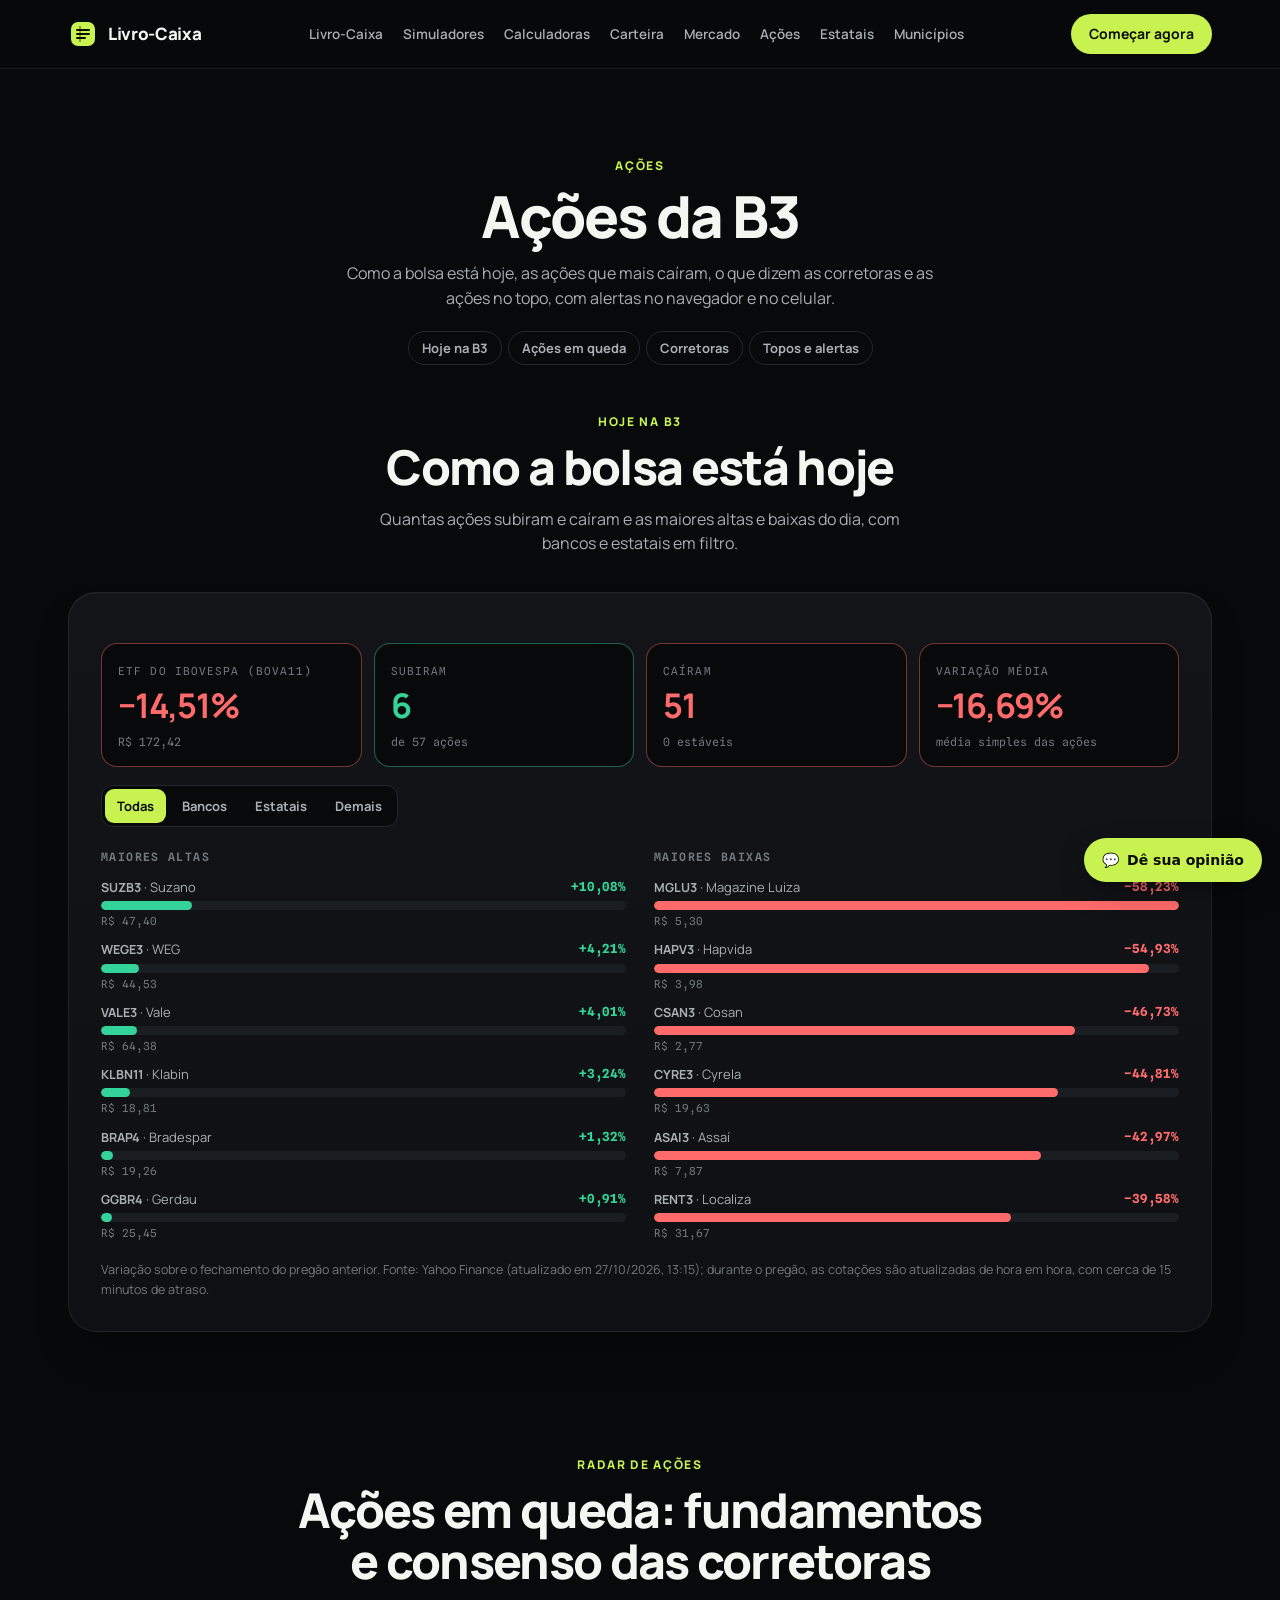
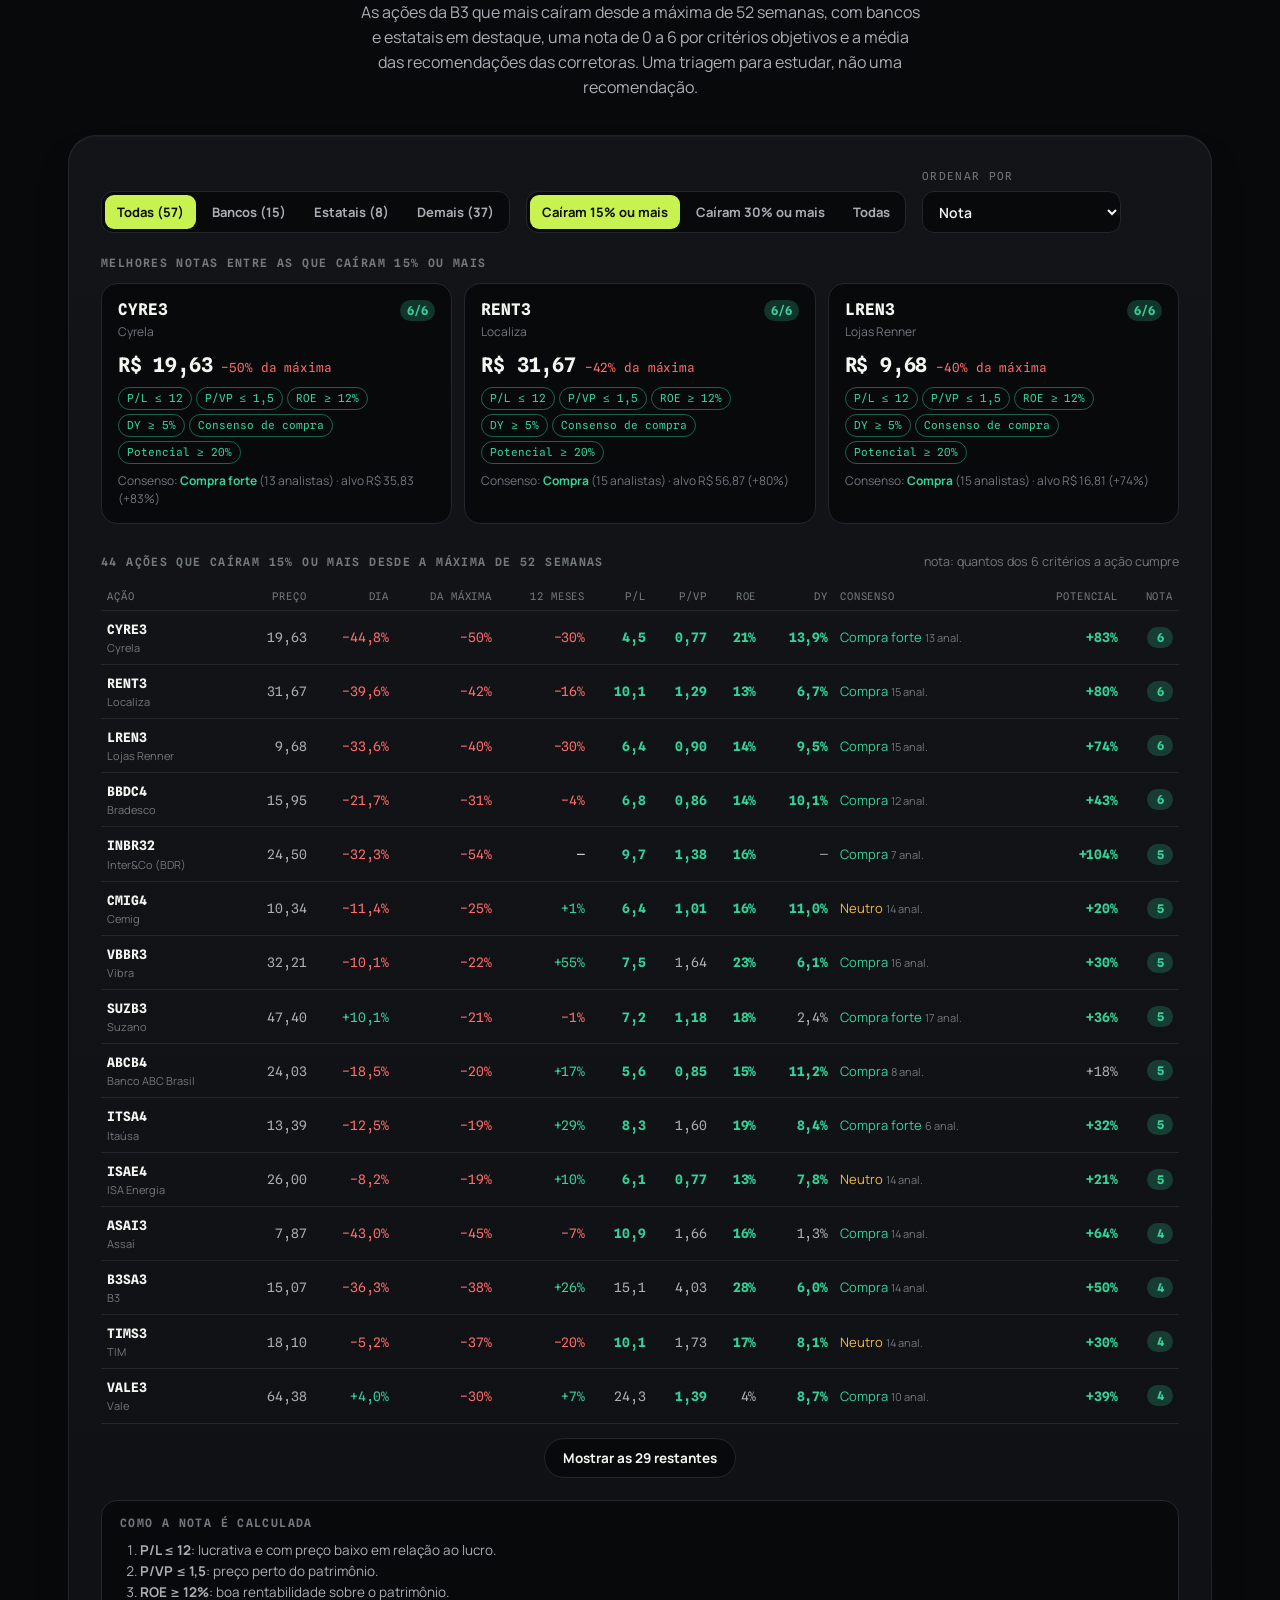
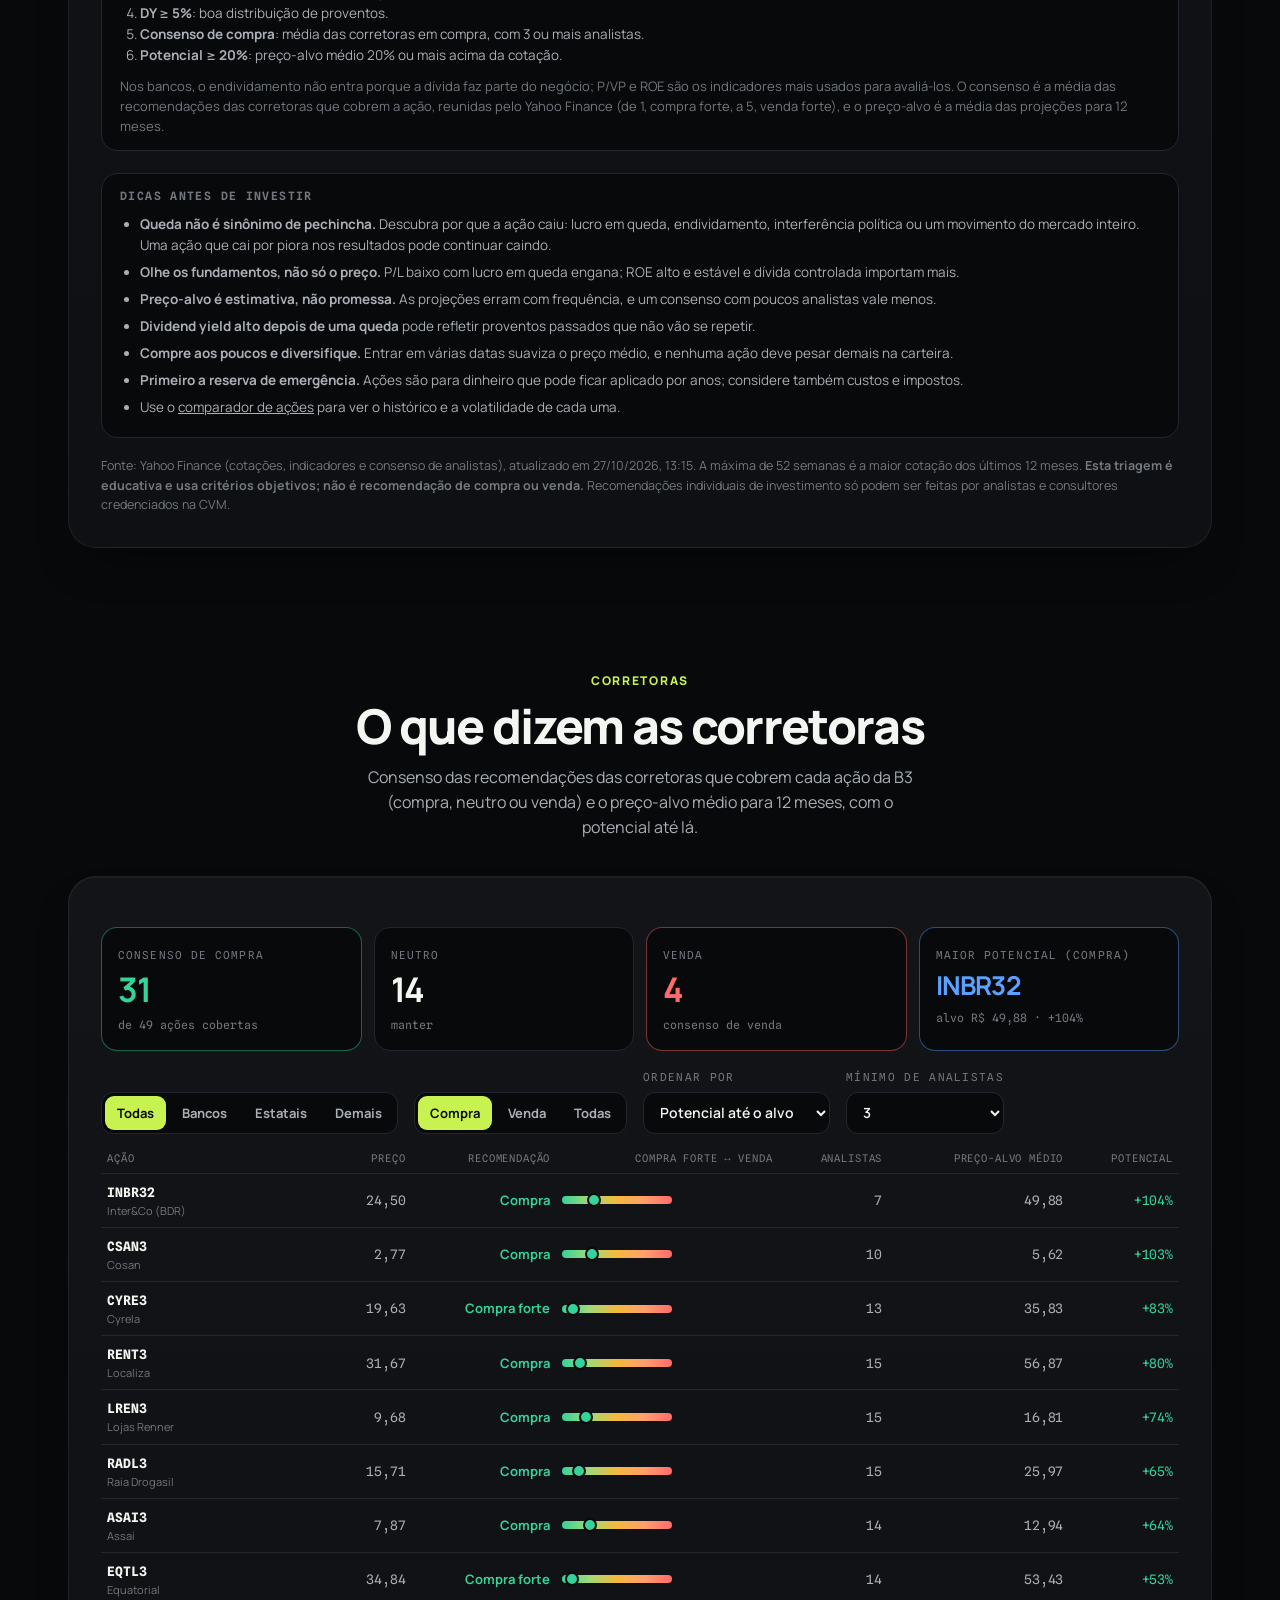
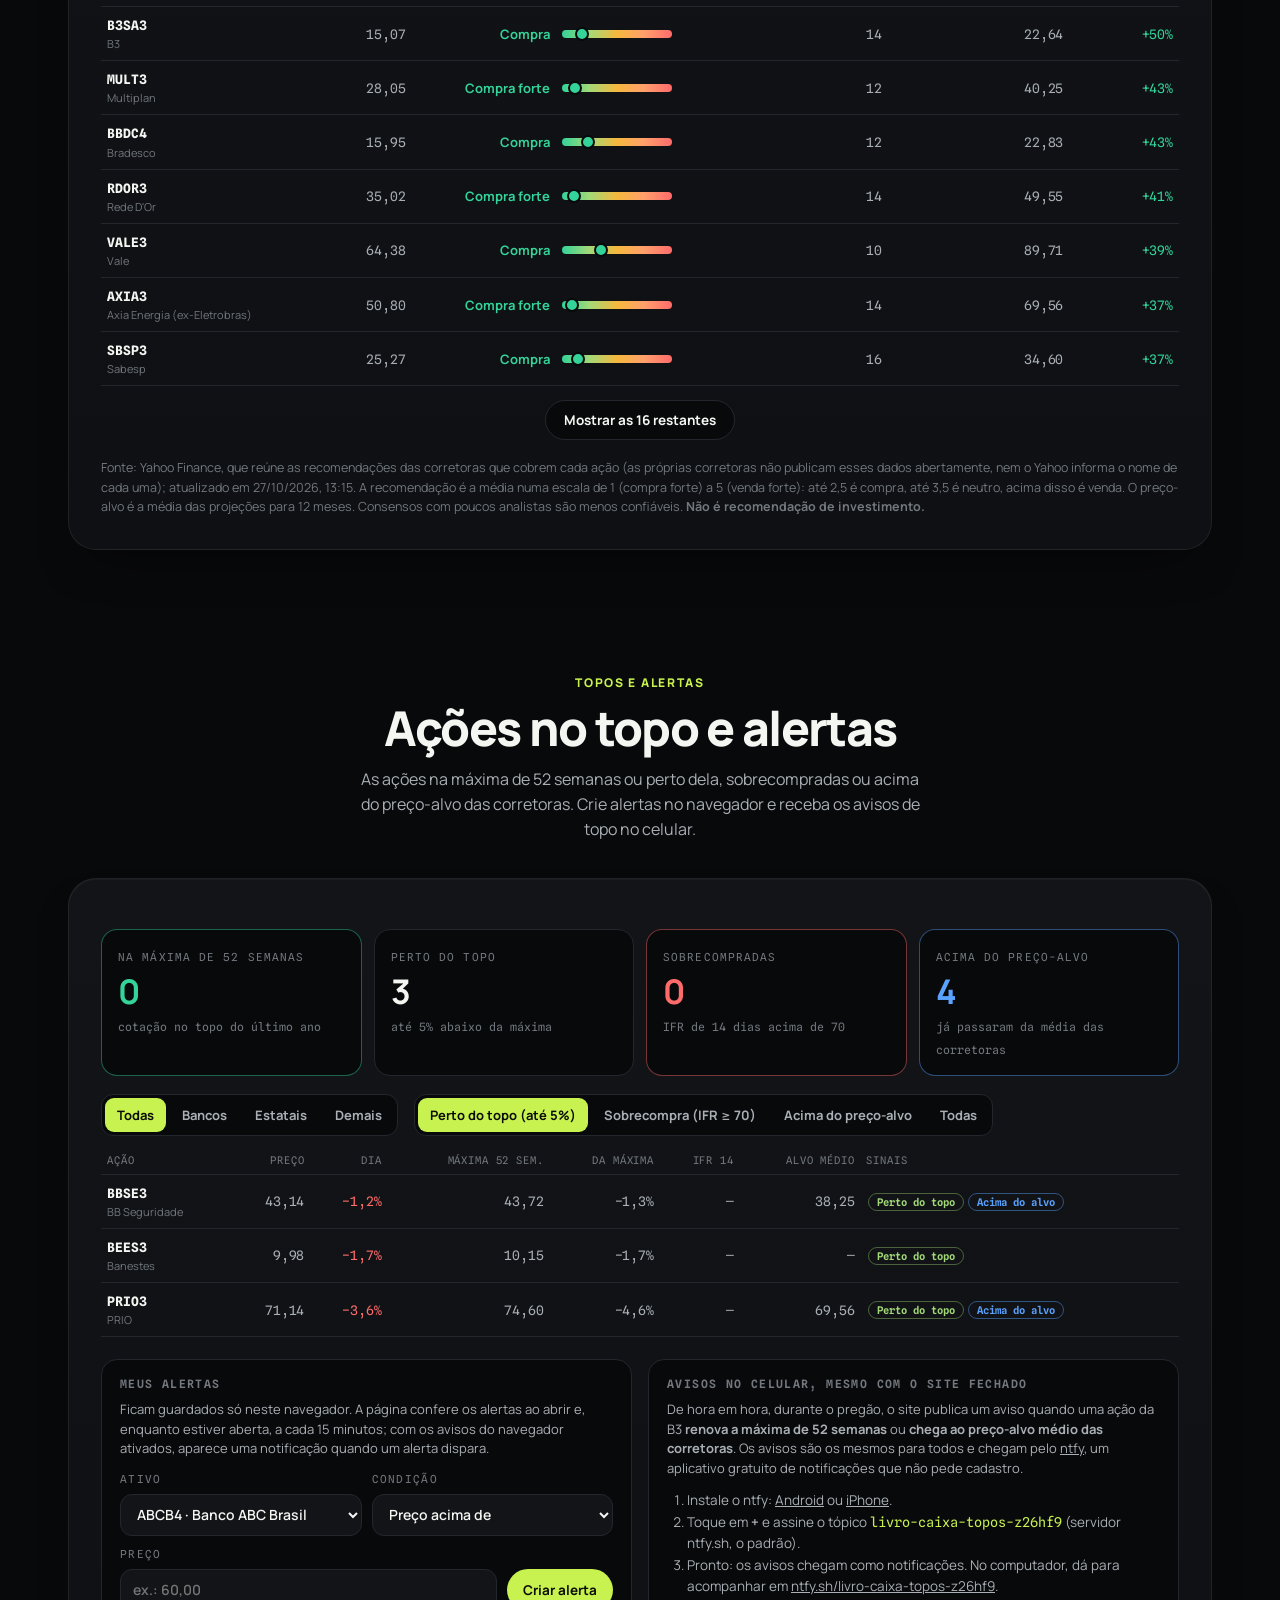
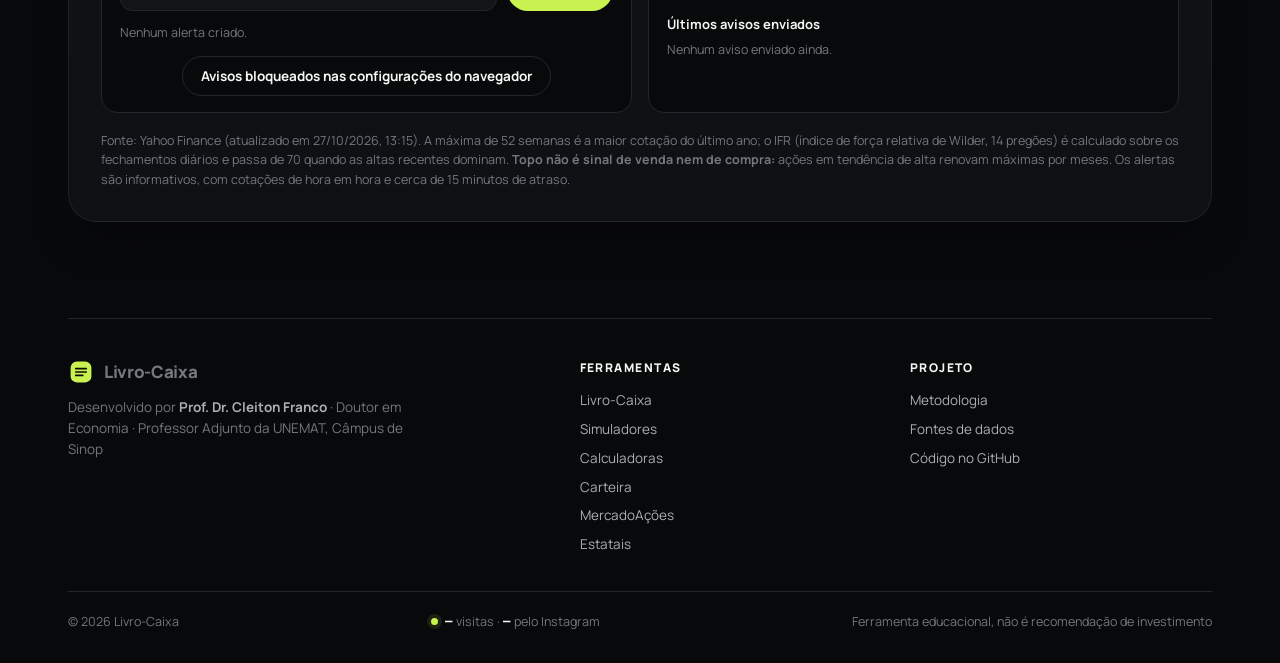
==== acoes.html @ eb6d93a1 "Página Ações (Hoje na B3, ações em queda, corretoras, topos e alertas) no menu; Mercado sem as seçõe" ====
<!doctype html>
<html lang="pt-BR">
<head>
<meta charset="utf-8">
<meta name="viewport" content="width=device-width, initial-scale=1, viewport-fit=cover">
<meta name="author" content="Prof. Dr. Cleiton Franco">
<meta name="description" content="Ações da B3 hoje: maiores altas e baixas, radar de ações em queda, o que dizem as corretoras, ações no topo e alertas no navegador e no celular.">
<meta name="theme-color" content="#08090b">
<title>Ações · Livro-Caixa</title>
<link rel="preconnect" href="https://fonts.googleapis.com">
<link rel="preconnect" href="https://fonts.gstatic.com" crossorigin>
<link rel="stylesheet" href="https://fonts.googleapis.com/css2?family=Manrope:wght@400;500;600;700;800&family=Spline+Sans+Mono:wght@400;500;600&display=swap">
<style>
html,body{margin:0}
html{scroll-behavior:smooth}
[hidden]{display:none!important}
/* identidade escura, no estilo de página de produto de ETFs */
:root{
  color-scheme:dark;
  --bg:#08090b; --bg-2:#0e1013; --surface:#121418; --surface-2:#1a1d22; --ink:#f4f6f2; --ink-2:#a9afb4; --muted:#72787e;
  --line:#23272d; --ring:rgba(255,255,255,.07); --axis:#3a3f46;
  --accent:#c8f250; --accent-ink:#0b0d06; --accent-soft:rgba(200,242,80,.10); --glow:rgba(200,242,80,.16);
  --s1:#5aa2ff; --s2:#ff7a45; --s3:#34d399; --s4:#f5b83d; --good:#34d399;
  --shadow:0 1px 0 rgba(255,255,255,.04) inset,0 24px 48px -24px rgba(0,0,0,.6);
  --sans:"Manrope",system-ui,-apple-system,"Segoe UI",sans-serif;
  --mono:"Spline Sans Mono",ui-monospace,"Cascadia Mono",Consolas,monospace;
  --r:20px;
}
*{box-sizing:border-box}
body{background:var(--bg);color:var(--ink);font-family:var(--sans);font-size:15px;line-height:1.55;-webkit-font-smoothing:antialiased;overflow-x:hidden}
a{color:inherit}
:focus-visible{outline:2px solid var(--accent);outline-offset:3px;border-radius:8px}
.num{font-family:var(--mono);font-variant-numeric:tabular-nums;letter-spacing:-.01em}
.wrap{max-width:1200px;margin:0 auto;padding-inline:16px}
@media (min-width:720px){.wrap{padding-inline:28px}}

/* navegação fixa */
.bar{position:sticky;top:0;z-index:20;background:rgba(8,9,11,.72);backdrop-filter:saturate(1.4) blur(14px);-webkit-backdrop-filter:saturate(1.4) blur(14px);border-bottom:1px solid var(--ring)}
.bar .wrap{display:flex;justify-content:space-between;align-items:center;gap:12px;height:68px}
.brand{display:flex;align-items:center;gap:10px;text-decoration:none;font-weight:800;font-size:17px;letter-spacing:-.02em}
.brand svg{flex:none}
.bar nav{display:flex;gap:2px}
.bar nav a{text-decoration:none;color:var(--ink-2);font-weight:600;font-size:14px;padding:8px 14px;border-radius:999px;transition:color .15s}
.bar nav a:hover{color:var(--ink)}
.bar .cta-mini{display:inline-flex;align-items:center;height:40px;padding:0 18px;border-radius:999px;background:var(--accent);color:var(--accent-ink);font-weight:700;font-size:14px;text-decoration:none;white-space:nowrap}
.bar .cta-mini:hover{filter:brightness(1.06)}
@media (max-width:1160px){.bar nav{display:none}}
.bar nav a{padding:8px 9px;font-size:13.5px}
@media (max-width:1400px){.bar nav a.op{display:none}}
@media (max-width:380px){.bar .cta-mini{padding:0 14px;font-size:13px}}

/* capa */
.hero{position:relative;text-align:center;padding:clamp(56px,10vw,120px) 0 clamp(36px,6vw,64px);isolation:isolate}
.hero::before{content:"";position:absolute;left:50%;top:-10%;width:min(1100px,100%);height:620px;transform:translateX(-50%);z-index:-1;
  background:radial-gradient(closest-side,var(--glow),transparent 70%)}
.hero::after{content:"";position:absolute;inset:0;z-index:-2;opacity:.5;
  background:linear-gradient(var(--ring) 1px,transparent 1px) 0 0/64px 64px,linear-gradient(90deg,var(--ring) 1px,transparent 1px) 0 0/64px 64px;
  -webkit-mask-image:radial-gradient(ellipse 70% 60% at 50% 30%,#000 30%,transparent 75%);mask-image:radial-gradient(ellipse 70% 60% at 50% 30%,#000 30%,transparent 75%)}
.eqbg{position:absolute;inset:0;pointer-events:none;overflow:hidden;z-index:-1}
.eqbg span{position:absolute;white-space:nowrap;font-family:KaTeX_Main,"Cambria Math","STIX Two Math","Times New Roman",serif;font-style:italic;color:var(--accent);opacity:.12;font-size:clamp(14px,1.7vw,22px)}
@media (max-width:720px){.eqbg{display:none}}
.pill{display:inline-flex;align-items:center;gap:8px;padding:6px 14px 6px 8px;border:1px solid var(--ring);background:var(--surface);border-radius:999px;font-size:13px;font-weight:600;color:var(--ink-2)}
.pill i{font-style:normal;background:var(--accent);color:var(--accent-ink);border-radius:999px;padding:2px 9px;font-size:11.5px;font-weight:800;letter-spacing:.04em;text-transform:uppercase}
h1{font-size:clamp(40px,7vw,84px);line-height:.98;letter-spacing:-.045em;font-weight:800;margin:24px auto 22px;max-width:15ch;text-wrap:balance}
h1 em{font-style:normal;color:var(--accent)}
.lead{font-size:clamp(16px,1.7vw,19px);color:var(--ink-2);max-width:60ch;margin:0 auto 34px;text-wrap:pretty}
.ctas{display:flex;gap:10px;flex-wrap:wrap;justify-content:center}
.btn{display:inline-flex;align-items:center;justify-content:center;gap:8px;height:52px;padding:0 26px;border-radius:999px;font-weight:700;text-decoration:none;font-size:15px;transition:filter .15s,background .15s,border-color .15s}
.btn.pri{background:var(--accent);color:var(--accent-ink);box-shadow:0 10px 30px -10px var(--glow)}
.btn.pri:hover{filter:brightness(1.06)}
.btn.sec{border:1px solid var(--line);background:rgba(255,255,255,.02);color:var(--ink)}
.btn.sec:hover{border-color:var(--ink-2)}
@media (max-width:480px){.ctas .btn{width:100%}}
.byline{margin-top:30px;font-size:13.5px;color:var(--ink-2);display:inline-flex;align-items:center;gap:10px}
.byline .mono{width:32px;height:32px;border-radius:50%;background:var(--surface-2);border:1px solid var(--line);color:var(--accent);display:grid;place-items:center;font-weight:800;font-size:12px;flex:none}

/* painel do mercado */
.mcard{margin-top:clamp(40px,6vw,64px);text-align:left;background:linear-gradient(180deg,var(--surface),var(--bg-2));border:1px solid var(--ring);border-radius:28px;padding:clamp(18px,3vw,32px);box-shadow:var(--shadow);
  display:grid;grid-template-columns:minmax(0,.9fr) minmax(0,1.1fr);gap:clamp(20px,3vw,40px);align-items:center}
.mcard > *{min-width:0}
@media (max-width:900px){.mcard{grid-template-columns:minmax(0,1fr)}}
.mcard .top{display:flex;justify-content:space-between;align-items:center;gap:8px;flex-wrap:wrap;margin-bottom:16px}
.mcard h2{font-size:13px;margin:0;font-weight:700;letter-spacing:.1em;text-transform:uppercase;color:var(--ink-2)}
.status{font-size:12px;color:var(--muted);display:inline-flex;align-items:center;gap:6px;border:1px solid var(--line);border-radius:999px;padding:3px 10px}
.status i{width:7px;height:7px;border-radius:50%;background:var(--muted)}
.status.on i{background:var(--good);box-shadow:0 0 0 4px rgba(52,211,153,.18)}
.ind{display:grid;grid-template-columns:repeat(3,1fr);gap:10px}
.ind div{background:var(--bg);border:1px solid var(--ring);border-radius:16px;padding:14px 16px;min-width:0}
.ind span{display:block;font-size:11px;font-weight:700;letter-spacing:.08em;text-transform:uppercase;color:var(--muted)}
.ind b{display:block;font-family:var(--mono);font-size:26px;font-weight:500;letter-spacing:-.03em;margin-top:4px}
.ind div:first-child b{color:var(--accent)}
@media (max-width:480px){.ind b{font-size:19px}.ind div{padding:10px 12px}}
.math{font-family:KaTeX_Main,"Cambria Math","Times New Roman",serif}
.fisher{margin:16px 0 0;padding-top:14px;border-top:1px dashed var(--line);font-size:13px;color:var(--ink-2)}
.fisher .katex{font-size:1.08em;color:var(--ink)}
.chart{position:relative}
.chart svg{display:block;width:100%;overflow:visible}
.chart text{font-family:var(--sans);font-size:11px;fill:var(--muted)}
.chart .tn{font-family:var(--mono);font-size:10.5px}
.chart .vl{font-family:var(--mono);font-size:11px;font-weight:600;fill:var(--ink)}
.legend{display:flex;gap:14px;font-size:12px;color:var(--ink-2);flex-wrap:wrap}
.legend span{display:inline-flex;align-items:center;gap:6px}
.legend i{width:14px;height:3px;border-radius:2px}
.mcard .fonte{font-size:11.5px;color:var(--muted);margin:10px 0 0}

/* bolsa e câmbio */
.bc{margin-top:16px;display:grid;grid-template-columns:repeat(2,minmax(0,1fr));gap:16px;text-align:left}
@media (max-width:760px){.bc{grid-template-columns:minmax(0,1fr)}}
.serie{background:linear-gradient(180deg,var(--surface),var(--bg-2));border:1px solid var(--ring);border-radius:24px;padding:clamp(16px,2.4vw,24px);box-shadow:var(--shadow);min-width:0}
.serie .top{display:flex;justify-content:space-between;align-items:baseline;gap:8px;flex-wrap:wrap}
.serie h2{font-size:13px;margin:0;font-weight:700;letter-spacing:.1em;text-transform:uppercase;color:var(--ink-2)}
.serie .dt{font-size:12px;color:var(--muted)}
.serie .val{display:flex;align-items:baseline;gap:12px;flex-wrap:wrap;margin:8px 0 6px}
.serie .val b{font-family:var(--mono);font-size:clamp(26px,3.4vw,34px);font-weight:500;letter-spacing:-.03em}
.serie .var{display:flex;gap:6px;flex-wrap:wrap}
.serie .var span{font-family:var(--mono);font-size:12px;border-radius:999px;padding:2px 9px;border:1px solid var(--line);color:var(--ink-2)}
.serie .var .up{color:var(--good);border-color:color-mix(in srgb,var(--good) 40%,transparent)}
.serie .var .dn{color:var(--s2);border-color:color-mix(in srgb,var(--s2) 40%,transparent)}
.serie .chart{height:160px}
.serie .tipb{position:absolute;top:0;pointer-events:none;background:var(--surface);border:1px solid var(--line);border-radius:10px;padding:5px 9px;font-size:12px;white-space:nowrap;box-shadow:var(--shadow)}
.serie .tipb b{font-family:var(--mono);font-weight:600}
.serie .fonte{font-size:11.5px;color:var(--muted);margin:8px 0 0}

/* faixa de números */
.stats{display:grid;grid-template-columns:repeat(4,1fr);border-block:1px solid var(--line);margin-top:clamp(40px,6vw,72px)}
.stats div{padding:26px 20px;text-align:center}
.stats div + div{border-left:1px solid var(--line)}
.stats b{display:block;font-size:clamp(28px,4vw,44px);font-weight:800;letter-spacing:-.04em;line-height:1}
.stats b em{font-style:normal;color:var(--accent)}
.stats span{display:block;margin-top:8px;font-size:13px;color:var(--ink-2)}
@media (max-width:720px){.stats{grid-template-columns:repeat(2,1fr)}.stats div:nth-child(3){border-left:0}.stats div:nth-child(n+3){border-top:1px solid var(--line)}}

/* seções */
section.blk{margin-top:clamp(64px,10vw,120px)}
.shead{text-align:center;margin:0 auto 36px;max-width:720px}
.eyebrow{display:inline-block;font-size:12px;font-weight:800;letter-spacing:.14em;text-transform:uppercase;color:var(--accent)}
h2.sec{font-size:clamp(28px,4.2vw,48px);letter-spacing:-.035em;line-height:1.05;margin:10px 0 14px;font-weight:800;text-wrap:balance}
.shead p{margin:0 auto;color:var(--ink-2);max-width:56ch;font-size:16px}

/* cards de produto */
.tools{display:grid;grid-template-columns:repeat(3,1fr);gap:16px}
@media (max-width:960px){.tools{grid-template-columns:1fr}}
.tool{position:relative;background:var(--surface);border:1px solid var(--ring);border-radius:24px;padding:28px;display:flex;flex-direction:column;gap:14px;overflow:hidden;transition:transform .2s ease,border-color .2s ease}
.tool::before{content:"";position:absolute;inset:0 0 auto;height:1px;background:linear-gradient(90deg,transparent,var(--accent),transparent);opacity:.5}
.tool:hover{border-color:rgba(200,242,80,.35)}
@media (prefers-reduced-motion:no-preference){.tool:hover{transform:translateY(-3px)}}
.tool .head{display:flex;justify-content:space-between;align-items:center;gap:10px}
.tool .ic{width:48px;height:48px;border-radius:14px;background:var(--accent-soft);color:var(--accent);display:grid;place-items:center}
.tool .tk{font-family:var(--mono);font-size:12px;font-weight:600;letter-spacing:.04em;color:var(--ink-2);border:1px solid var(--line);border-radius:999px;padding:4px 10px}
.tool h3{margin:6px 0 0;font-size:24px;letter-spacing:-.03em;font-weight:800}
.tool p{margin:0;color:var(--ink-2);font-size:15px}
.tool ul{margin:0;padding:14px 0 0;border-top:1px solid var(--line);list-style:none;color:var(--ink-2);font-size:14px;display:flex;flex-direction:column;gap:8px}
.tool li{display:flex;gap:10px}
.tool li::before{content:"";flex:none;width:6px;height:6px;margin-top:8px;border-radius:50%;background:var(--accent)}
.tool .go{margin-top:auto;padding-top:10px;font-weight:700;color:var(--accent);font-size:14.5px;text-decoration:none}
.tool .go::after{content:"";position:absolute;inset:0;border-radius:24px}
.sims{display:flex;flex-direction:column;gap:10px;padding-top:14px;border-top:1px solid var(--line)}
.simg{display:flex;flex-wrap:wrap;gap:6px;align-items:center}
.simg span{width:100%;font-size:11px;font-weight:700;letter-spacing:.08em;text-transform:uppercase;color:var(--muted)}
.sims a{position:relative;z-index:1;font-size:12.5px;border:1px solid var(--line);border-radius:999px;padding:5px 11px;text-decoration:none;color:var(--ink-2);background:var(--bg)}
.sims a:hover{color:var(--accent);border-color:var(--accent)}

/* equações */
.eqs{display:grid;grid-template-columns:repeat(auto-fit,minmax(min(100%,320px),1fr));gap:14px}
.eq{background:var(--surface);border:1px solid var(--ring);border-radius:20px;padding:22px 24px;display:flex;flex-direction:column;gap:10px;min-width:0}
.eq.wide{grid-column:span 2}
.eq.full{grid-column:1/-1}
@media (max-width:1020px){.eq.wide{grid-column:1/-1}}
@media (max-width:700px){.eq.wide,.eq.full{grid-column:auto}}
.eq .f{overflow-x:auto;overflow-y:hidden;padding:12px 14px;font-size:1.1em;color:var(--ink);background:var(--bg);border:1px solid var(--ring);border-radius:14px}
.eq .f .katex-display{margin:0}
.eq h3{margin:4px 0 0;font-size:17px;letter-spacing:-.015em;font-weight:800}
.eq p{margin:0;font-size:14px;color:var(--ink-2)}
.eq .uso{display:flex;flex-wrap:wrap;gap:6px;margin-top:auto;padding-top:4px}
.eq .uso a{font-size:12px;border:1px solid var(--line);border-radius:999px;padding:3px 10px;text-decoration:none;color:var(--ink-2)}
.eq .uso a:hover{color:var(--accent);border-color:var(--accent)}

/* fontes de dados */
.fontes{display:grid;grid-template-columns:repeat(4,1fr);gap:14px;counter-reset:f}
@media (max-width:860px){.fontes{grid-template-columns:repeat(2,1fr)}}
@media (max-width:440px){.fontes{grid-template-columns:1fr}}
.fonte-c{background:var(--surface);border:1px solid var(--ring);border-radius:20px;padding:22px;counter-increment:f}
.fonte-c::before{content:"0" counter(f);display:block;font-family:var(--mono);font-size:13px;color:var(--accent);margin-bottom:18px}
.fonte-c b{display:block;font-size:17px;margin-bottom:6px;letter-spacing:-.01em}
.fonte-c span{font-size:14px;color:var(--ink-2)}
.fonte-c code{display:inline-block;margin-top:10px;font-family:var(--mono);font-size:12px;color:var(--muted)}
#atual{margin-top:18px;text-align:center;font-size:13px;color:var(--muted)}

/* autoria */
.autor-blk{background:var(--surface);border:1px solid var(--ring);border-radius:28px;padding:clamp(24px,4vw,48px);display:grid;grid-template-columns:auto 1fr;gap:clamp(18px,3vw,40px);align-items:center}
@media (max-width:620px){.autor-blk{grid-template-columns:1fr}}
.autor-blk .mono{width:104px;height:104px;border-radius:50%;background:var(--accent);color:var(--accent-ink);display:grid;place-items:center;font-weight:800;font-size:36px;letter-spacing:-.03em}
.autor-blk h2{margin:6px 0 6px;font-size:clamp(24px,3vw,34px);letter-spacing:-.03em;font-weight:800}
.autor-blk p{margin:0;color:var(--ink-2);max-width:66ch}
.autor-blk .cred{font-weight:700;color:var(--ink);margin-bottom:10px}
.autor-blk a{color:var(--accent)}

/* chamada final */
.band{margin-top:clamp(64px,10vw,120px);position:relative;overflow:hidden;border-radius:32px;padding:clamp(36px,6vw,72px) clamp(20px,4vw,56px);text-align:center;background:var(--accent);color:var(--accent-ink);isolation:isolate}
.band::after{content:"";position:absolute;inset:0;z-index:-1;opacity:.18;background:linear-gradient(rgba(0,0,0,.35) 1px,transparent 1px) 0 0/40px 40px,linear-gradient(90deg,rgba(0,0,0,.35) 1px,transparent 1px) 0 0/40px 40px;
  -webkit-mask-image:radial-gradient(ellipse at center,#000,transparent 70%);mask-image:radial-gradient(ellipse at center,#000,transparent 70%)}
.band h2{margin:0 auto 12px;font-size:clamp(28px,4.4vw,52px);letter-spacing:-.04em;line-height:1.02;font-weight:800;max-width:18ch;text-wrap:balance}
.band p{margin:0 auto 28px;max-width:52ch;font-size:16.5px;opacity:.8}
.band .btn.pri{background:var(--accent-ink);color:var(--accent);box-shadow:none}
.band .btn.sec{border-color:rgba(11,13,6,.3);color:var(--accent-ink);background:transparent}
.band .btn.sec:hover{border-color:var(--accent-ink)}

/* rodapé */
footer.autor{margin-top:clamp(56px,8vw,96px);border-top:1px solid var(--line);padding-block:40px 32px;font-size:13.5px;color:var(--muted)}
footer .cols{display:grid;grid-template-columns:1.6fr 1fr 1fr;gap:28px}
@media (max-width:720px){footer .cols{grid-template-columns:1fr 1fr}footer .cols > :first-child{grid-column:1/-1}}
footer h4{margin:0 0 12px;font-size:12px;letter-spacing:.12em;text-transform:uppercase;color:var(--ink);font-weight:800}
footer ul{list-style:none;margin:0;padding:0;display:flex;flex-direction:column;gap:8px}
footer ul a{color:var(--ink-2);text-decoration:none}
footer ul a:hover{color:var(--accent)}
footer .about p{margin:12px 0 0;max-width:44ch}
footer .about b{color:var(--ink-2);font-weight:700}
footer .visitas{display:inline-flex;align-items:center;gap:7px}
footer .visitas[hidden]{display:none}
footer .visitas i{width:7px;height:7px;border-radius:50%;background:var(--accent);box-shadow:0 0 0 4px var(--accent-soft)}
footer .visitas b{color:var(--ink);font-weight:600}
footer .legal{margin-top:36px;padding-top:20px;border-top:1px solid var(--line);display:flex;flex-wrap:wrap;justify-content:space-between;gap:6px 16px;font-size:12.5px}

/* juros futuros (DI1) */
.serie.di{text-align:left}
.bc.dis{margin-top:16px}
.di .ctl{display:flex;justify-content:space-between;gap:8px;flex-wrap:wrap;margin:10px 0 12px}
.seg{display:inline-flex;flex-wrap:wrap;border:1px solid var(--line);border-radius:999px;padding:3px;background:var(--bg);gap:2px}
.seg button{border:0;background:none;color:var(--ink-2);font:600 12.5px/1 var(--sans);padding:7px 11px;border-radius:999px;cursor:pointer}
.seg button:hover{color:var(--ink)}
.seg button[aria-pressed="true"]{background:var(--accent);color:var(--accent-ink)}
.di .chart{height:220px}
.di .mini{display:grid;grid-template-columns:repeat(auto-fit,minmax(96px,1fr));gap:8px;margin-top:12px}
.di .mini div{background:var(--bg);border:1px solid var(--ring);border-radius:12px;padding:8px 10px;min-width:0}
.di .mini span{display:block;font-size:10.5px;font-weight:700;letter-spacing:.08em;text-transform:uppercase;color:var(--muted)}
.di .mini b{display:block;font-family:var(--mono);font-size:14px;font-weight:500;margin-top:2px;white-space:nowrap;overflow:hidden;text-overflow:ellipsis}
.serie.inc{margin-top:16px}
.di .leitura{margin:12px 0 0;padding:12px 14px;border-radius:12px;border:1px solid color-mix(in srgb,var(--s1) 35%,transparent);background:color-mix(in srgb,var(--s1) 8%,transparent);color:var(--ink);font-size:14px;text-wrap:pretty}
.di .leitura b{color:var(--s1)}
.di .ctl .dt{align-self:center}
.di .termo{margin-top:12px;padding-top:12px;border-top:1px dashed var(--line);overflow-x:auto}
.di .termo .katex{font-size:1.05em;color:var(--ink)}
.di .it{font-family:var(--mono);font-size:13px;color:var(--ink)}
.serie.comb{margin-top:16px}
.comb .mini b{white-space:normal}
.comb .seg button i{display:inline-block;width:9px;height:9px;border-radius:3px;margin-right:6px;vertical-align:-1px}
.comb .seg button[aria-pressed="false"] i{opacity:.35}
.comb #sComb button[aria-pressed="true"]{background:var(--surface-2);color:var(--ink)}
.serie.cripto{margin-top:16px}
.cripto .mini b{white-space:normal}
.cripto .mini span{overflow-wrap:anywhere}
.cripto .fng{display:inline-block;width:8px;height:8px;border-radius:50%;margin-right:6px;vertical-align:1px}
.chart text.ref{fill:var(--ink-2);font-family:var(--mono);font-size:10.5px}

/* estatais federais */
.est-res{margin-top:14px!important;font-size:14.5px}
.est-res b{color:var(--ink)}
.est .pos,.est-res .pos{color:var(--good)} .est .neg,.est-res .neg{color:#ff6b6b}
.est{background:linear-gradient(180deg,var(--surface),var(--bg-2));border:1px solid var(--ring);border-radius:28px;padding:clamp(16px,3vw,32px);box-shadow:var(--shadow);min-width:0}
.est h3{margin:0;font-size:clamp(20px,2.6vw,28px);letter-spacing:-.03em;line-height:1.1}
.est h3 small{font-size:13px;color:var(--ink-2);font-weight:600;letter-spacing:0}
.est h4{margin:22px 0 10px;font-family:var(--mono);font-size:11.5px;font-weight:600;letter-spacing:.12em;text-transform:uppercase;color:var(--muted)}
.est-ctl{display:flex;flex-wrap:wrap;gap:12px 18px;align-items:flex-end}
.est-ctl .f{display:flex;flex-direction:column;gap:6px;min-width:0}
.est-ctl .f > span{font-family:var(--mono);font-size:11px;letter-spacing:.12em;text-transform:uppercase;color:var(--muted)}
.est-ctl select{height:42px;background:var(--bg);color:var(--ink);border:1px solid var(--line);border-radius:12px;padding:0 12px;font:600 14px var(--sans)}
.est-ctl .tg{flex-direction:row;align-items:center;gap:10px;cursor:pointer;border:1px solid var(--line);border-radius:14px;padding:8px 14px;background:var(--bg)}
.est-ctl .tg input{position:absolute;opacity:0;pointer-events:none}
.est-ctl .tg .sw{width:38px;height:22px;border-radius:999px;background:var(--surface-2);border:1px solid var(--line);position:relative;flex:none;transition:background .15s}
.est-ctl .tg .sw::after{content:"";position:absolute;top:2px;left:2px;width:16px;height:16px;border-radius:50%;background:var(--ink-2);transition:transform .15s}
.est-ctl .tg input:checked + .sw{background:var(--s1)} .est-ctl .tg input:checked + .sw::after{transform:translateX(16px);background:#fff}
.est-ctl .tg input:focus-visible + .sw{outline:2px solid var(--accent);outline-offset:2px}
.est-ctl .tg b{display:block;font-size:13.5px} .est-ctl .tg small{display:block;font-size:11.5px;color:var(--muted)}
.est .seg{display:flex;gap:4px;border:1px solid var(--line);border-radius:12px;padding:3px;background:var(--bg)}
.est .seg button{border:0;background:none;color:var(--ink-2);font:700 13px var(--sans);padding:8px 12px;border-radius:9px;cursor:pointer}
.est .seg button[aria-pressed="true"]{background:var(--accent);color:var(--accent-ink)}
.est-tabs,.est-chips{display:flex;gap:6px;overflow-x:auto;scrollbar-width:thin;padding-bottom:4px}
.est-tabs{margin-top:22px;border-bottom:1px solid var(--line)}
.est-tabs button{flex:none;display:inline-flex;align-items:center;gap:7px;border:0;background:none;color:var(--ink-2);font:700 14px var(--sans);padding:10px 12px;border-bottom:2px solid transparent;cursor:pointer;white-space:nowrap}
.est-tabs button i{width:8px;height:8px;border-radius:50%}
.est-tabs button[aria-selected="true"]{color:var(--ink);border-bottom-color:var(--accent)}
.est-chips{margin-top:12px}
.est-chips button{flex:none;border:1px solid var(--line);background:var(--bg);color:var(--ink-2);border-radius:999px;padding:7px 13px;font:600 13px var(--sans);cursor:pointer;white-space:nowrap}
.est-chips button[aria-pressed="true"]{background:var(--ink);color:var(--bg);border-color:var(--ink)}
.est-det{margin-top:18px;border:1px solid var(--ring);border-radius:20px;padding:clamp(14px,2.4vw,24px);background:rgba(255,255,255,.015)}
.est-dh{display:flex;gap:14px;align-items:center}
.est .lg{--w:88px;--h:42px;flex:none;display:inline-flex;align-items:center;justify-content:center;width:var(--w);height:var(--h);padding:0;box-sizing:border-box;border-radius:10px;background:#fff;box-shadow:0 1px 0 rgba(255,255,255,.06) inset}
.est .lg img{max-width:calc(var(--w) - 16px);max-height:calc(var(--h) - 12px);width:auto;height:auto;object-fit:contain;display:block}
.est .lg.sem{background:#151926;border:1px solid var(--line);box-shadow:none;color:var(--s4);font:800 11px var(--mono);letter-spacing:.02em}
.est .lg.g{--w:132px;--h:62px} .est .lg.g.sem{font-size:14px}
.est-dh p{margin:4px 0 0;color:var(--ink-2);font-size:13.5px}
.est .tag{display:inline-block;border:1px solid var(--line);border-radius:999px;padding:1px 8px;font-size:11.5px;color:var(--s4)}
.est-k{display:grid;grid-template-columns:repeat(auto-fit,minmax(min(100%,180px),1fr));gap:12px;margin-top:18px}
.est-k > div{border:1px solid var(--line);border-radius:16px;padding:14px 16px;background:var(--bg);min-width:0}
.est-k > div.pos{border-color:color-mix(in srgb,var(--good) 45%,transparent)} .est-k > div.neg{border-color:rgba(255,107,107,.45)}
.est-k span{font-family:var(--mono);font-size:11px;letter-spacing:.1em;text-transform:uppercase;color:var(--muted)}
.est-k b{display:block;white-space:nowrap;font-size:clamp(24px,2.7vw,34px);letter-spacing:-.03em;line-height:1.1;margin:6px 0 4px;color:var(--ink)}
.est-k .pos b{color:var(--good)} .est-k .neg b{color:#ff6b6b}
.est-k small{font-family:var(--mono);font-size:11.5px;color:var(--muted)}
.est-pn{display:flex;justify-content:space-between;gap:10px;flex-wrap:wrap;font-family:var(--mono);font-size:12.5px;color:var(--ink-2)}
.est-pb{display:flex;height:12px;border-radius:999px;overflow:hidden;margin-top:8px;background:var(--surface-2);gap:2px}
.est-gh{display:flex;justify-content:space-between;align-items:center;gap:10px;flex-wrap:wrap;margin:22px 0 10px}
.est-gh h4{margin:0}
.est-g{width:100%;height:auto;display:block;overflow:visible}
.est-g .zero{stroke:var(--axis)} .est-g .ax{fill:var(--muted);font:11px var(--mono)} .est-g .nd{fill:var(--muted);font:10px var(--mono)}
.est-g .vl{fill:var(--ink);font:700 12px var(--mono)}
.est-g .b{cursor:pointer;outline:none} .est-g .b:hover .bv,.est-g .b:focus-visible .bv{opacity:1}
.est-g .b:focus-visible rect:first-child{stroke:var(--accent);stroke-width:1.5}
.est-cap{margin:8px 0 0;font-size:14px;color:var(--ink-2)} .est-cap b{color:var(--ink)} .est-cap small{color:var(--muted);font-size:12px}
.est-th{display:flex;justify-content:space-between;align-items:baseline;gap:10px;flex-wrap:wrap;margin-top:28px}
.est-th h4{margin:0} .est-th span{font-size:12.5px;color:var(--muted)}
.est-tb{margin-top:10px}
.est-tb .tr{display:grid;grid-template-columns:28px minmax(0,1.5fr) minmax(0,1fr) minmax(0,1fr) 64px;gap:14px;align-items:center;padding:10px 8px;border-bottom:1px solid var(--line);border-radius:10px}
.est-tb .tr:not(.th){cursor:pointer} .est-tb .tr:not(.th):hover,.est-tb .tr:focus-visible{background:var(--surface-2)}
.est-tb .tr.sel{background:var(--accent-soft)}
.est-tb .th{font-family:var(--mono);font-size:11px;letter-spacing:.1em;text-transform:uppercase;color:var(--muted);cursor:default}
.est-tb .rk{color:var(--muted);font-size:12.5px;text-align:right}
.est-tb .nm{display:flex;gap:12px;align-items:center;min-width:0}
.est-tb .nm > span:last-child{min-width:0} .est-tb .nm b{display:block;font-size:14.5px;white-space:nowrap;overflow:hidden;text-overflow:ellipsis}
.est-tb .nm small{display:block;font-size:11.5px;color:var(--muted);font-family:var(--mono);white-space:nowrap;overflow:hidden;text-overflow:ellipsis}
.est-tb .c-r,.est-tb .c-l{display:grid;grid-template-columns:minmax(0,1fr) 72px;gap:10px;align-items:center}
.est-tb .th .c-r,.est-tb .th .c-l{display:block;text-align:right}
.est-tb .br{display:block;height:10px;border-radius:999px;overflow:hidden}
.est-tb .br i{display:block;height:100%;border-radius:999px}
.est-tb .c-r b,.est-tb .c-l b{text-align:right;font-size:13.5px}
.est-tb .n{text-align:right;font-size:13px;color:var(--ink-2)}
@media (max-width:760px){
  /* no celular, cada linha tem dois níveis: empresa em cima; receita, lucro e margem embaixo */
  .est-tb .tr{grid-template-columns:18px minmax(0,1fr) minmax(0,1fr) 62px;grid-template-areas:"rk nm nm nm" "rk r l n";gap:6px 8px;padding:10px 4px}
  .est-tb .rk{grid-area:rk;align-self:start;padding-top:8px} .est-tb .nm{grid-area:nm} .est-tb .c-r{grid-area:r} .est-tb .c-l{grid-area:l} .est-tb .n{grid-area:n}
  .est-tb .th{grid-template-areas:"rk nm nm nm" "rk r l n"}
  .est-tb .c-r,.est-tb .c-l{grid-template-columns:minmax(0,1fr) auto;gap:6px}
  .est-tb .c-r b,.est-tb .c-l b,.est-tb .n{font-size:12.5px}
  .est .est-tb .lg{--w:64px;--h:34px;border-radius:8px} .est .est-tb .lg.sem{font-size:9px}
}
.est-fonte{margin:18px 0 0;font-size:12.5px;color:var(--muted)}
.est-mais{display:block;margin:14px auto 0;border:1px solid var(--line);background:var(--bg);color:var(--ink);border-radius:999px;padding:10px 18px;font:700 13.5px var(--sans);cursor:pointer}
.est-mais:hover{border-color:var(--ink-2)}

/* dividendos à União (reaproveita o visual da seção de estatais) */
.est-k .az{border-color:rgba(90,162,255,.45)} .est-k .az b{color:#5aa2ff}
.est-k b.nm1{font-size:clamp(20px,2.2vw,26px);white-space:normal;line-height:1.15}
.dv-leg{display:flex;gap:16px;flex-wrap:wrap;margin-top:6px;font-size:12.5px;color:var(--ink-2)}
.dv-leg i{display:inline-block;width:10px;height:10px;border-radius:3px;margin-right:6px;vertical-align:-1px}
.dv-tb .tr{grid-template-columns:28px minmax(0,1.6fr) minmax(0,1.2fr) 80px 70px 90px}
.dv-tb .c-l{grid-template-columns:minmax(0,1fr) 72px}
@media (max-width:760px){
  .dv-tb .tr{grid-template-columns:18px repeat(3,minmax(0,1fr));grid-template-areas:"rk nm nm nm" "rk l t f"}
  .dv-tb .tr > :nth-child(4){grid-area:t} .dv-tb .tr > :nth-child(5){grid-area:f} .dv-tb .tr > :nth-child(6){display:none}
  .dv-tb .th > :nth-child(6){display:none} .dv-tb .br{display:none}
}

/* investimentos (reaproveita o visual da seção de estatais) */
.est-sub{display:flex;justify-content:center;flex-wrap:wrap;gap:6px;margin-top:16px}
.est-sub a{text-decoration:none;font-size:13px;font-weight:700;color:var(--ink-2);border:1px solid var(--line);border-radius:999px;padding:6px 13px}
.est-sub a:hover{color:var(--ink);border-color:var(--ink-2)}
.est-k .iv{border-color:rgba(79,209,197,.45)} .est-k .iv b{color:#4fd1c5}
.iv-cols{display:grid;grid-template-columns:repeat(auto-fit,minmax(min(100%,280px),1fr));gap:8px 28px}
.iv-bars{display:flex;flex-direction:column;gap:9px}
.iv-b{display:grid;grid-template-columns:minmax(0,1fr) 70px;gap:5px 10px;align-items:end;font-size:13px}
.iv-b > span{color:var(--ink-2);line-height:1.3;display:-webkit-box;-webkit-line-clamp:2;-webkit-box-orient:vertical;overflow:hidden}
.iv-b .br{grid-column:1/-1;grid-row:2}
.iv-b .br{display:block;height:9px;border-radius:999px;overflow:hidden;background:var(--surface-2)} .iv-b .br i{display:block;height:100%;border-radius:999px}
.iv-b b{text-align:right;font-size:12.5px} .iv-b small{grid-column:1/-1;margin-top:-2px;font-size:11px;color:var(--muted);font-family:var(--mono)}
.iv-tb .tr{grid-template-columns:28px minmax(0,1.6fr) minmax(0,1.2fr) 80px 80px 80px}
/* ações das estatais (reaproveita o visual da seção de estatais) */
.ae-cards{display:grid;grid-template-columns:repeat(auto-fill,minmax(min(100%,220px),1fr));gap:12px}
@media (max-width:560px){.ae-cards{grid-template-columns:repeat(2,minmax(0,1fr));gap:8px} .ae-c{padding:10px;gap:6px} .est .ae-t .lg{display:none} .ae-p{flex-direction:column;gap:2px} .ae-p b{font-size:18px} .ae-r{font-size:11px}}
.ae-c{display:flex;flex-direction:column;gap:8px;text-align:left;border:1px solid var(--line);border-radius:16px;padding:14px;background:var(--bg);color:var(--ink);font:inherit;cursor:pointer;min-width:0}
.ae-c:hover{border-color:var(--ink-2)} .ae-c.sel{border-color:#5aa2ff;background:var(--accent-soft)}
.ae-t{display:flex;gap:10px;align-items:center;min-width:0} .ae-t > span:last-child{min-width:0}
.ae-t b{display:block;font-family:var(--mono);font-size:14px} .ae-t small{display:block;font-size:12px;color:var(--muted);white-space:nowrap;overflow:hidden;text-overflow:ellipsis}
.est .ae-t .lg{--w:64px;--h:34px;border-radius:8px}
.ae-p{display:flex;justify-content:space-between;align-items:baseline;gap:8px} .ae-p b{font-size:22px;letter-spacing:-.02em} .ae-p small{font-size:12.5px;font-family:var(--mono)}
.ae-mini{width:100%;height:34px;display:block}
.ae-r{font-size:12px;color:var(--muted)}
.est-dh h3 small{font-size:.6em;color:var(--muted);font-family:var(--mono);margin-left:6px}
.est-g .gd{stroke:var(--line);stroke-dasharray:2 4}
/* radar de ações em queda */
.rd-ctl{display:flex;flex-wrap:wrap;gap:10px 16px;align-items:flex-end}
.rd-dest{display:grid;grid-template-columns:repeat(auto-fit,minmax(min(100%,240px),1fr));gap:12px;margin-top:10px}
.rd-d{border:1px solid var(--line);border-radius:16px;padding:14px 16px;background:var(--bg);min-width:0}
.rd-dh{display:flex;justify-content:space-between;align-items:center} .rd-dh b{font-family:var(--mono);font-size:16px}
.rd-d > small{display:block;color:var(--muted);font-size:12px} .rd-d p{margin:8px 0 6px} .rd-d p b{font-size:20px;margin-right:6px} .rd-d p span{font-size:12.5px}
.rd-d ul{list-style:none;margin:0 0 8px;padding:0;display:flex;flex-wrap:wrap;gap:4px} .rd-d li{font-size:11px;font-family:var(--mono);border:1px solid color-mix(in srgb,var(--good) 45%,transparent);color:var(--good);border-radius:999px;padding:2px 8px}
.rd-nota{display:inline-block;min-width:26px;text-align:center;font:700 12px var(--mono);border-radius:999px;padding:3px 7px;background:var(--surface-2);color:var(--ink-2)}
.rd-nota.n4,.rd-nota.n5,.rd-nota.n6,.rd-dh .rd-nota{background:color-mix(in srgb,var(--good) 22%,transparent);color:var(--good)} .rd-nota.n3{background:rgba(245,184,61,.18);color:#f5b83d}
.rd-wrap{overflow-x:auto;margin-top:10px;-webkit-overflow-scrolling:touch}
.rd-tb{width:100%;border-collapse:collapse;font-size:13px;min-width:860px}
.rd-tb th{font:400 10.5px var(--mono);letter-spacing:.08em;text-transform:uppercase;color:var(--muted);text-align:right;padding:8px 6px;border-bottom:1px solid var(--line);white-space:nowrap}
.rd-tb th:first-child,.rd-tb td:first-child,.rd-tb th:nth-child(10),.rd-tb td:nth-child(10){text-align:left}
.rd-tb td{padding:8px 6px;border-bottom:1px solid var(--line);text-align:right;white-space:nowrap;color:var(--ink-2)}
.rd-tb td:first-child b{display:block;font-family:var(--mono);color:var(--ink)} .rd-tb td small{color:var(--muted);font-size:11px}
.rd-tb td:first-child small{display:block;max-width:170px;overflow:hidden;text-overflow:ellipsis}
.rd-tb td.ok{color:var(--good);font-weight:700}
.rd-crit,.rd-dicas{margin-top:22px;border:1px solid var(--line);border-radius:16px;padding:14px 18px;background:var(--bg)}
.rd-crit h4,.rd-dicas h4{margin:0 0 8px} .rd-crit ol,.rd-dicas ul{margin:0;padding-left:20px;font-size:13.5px;color:var(--ink-2);line-height:1.55} .rd-crit p{font-size:13px;color:var(--muted);margin:10px 0 0}
.rd-dicas li{margin-bottom:6px}
/* corretoras, topos e alertas */
.cr-rg{position:relative;display:block;width:110px;height:8px;border-radius:999px;background:linear-gradient(90deg,#34d399,#a3d977 25%,#f5b83d 50%,#ff9f6b 75%,#ff6b6b)}
.cr-rg i{position:absolute;top:50%;width:14px;height:14px;border-radius:50%;border:2px solid var(--bg);transform:translate(-50%,-50%)}
.rd-tb td.neg{color:#ff6b6b;font-weight:700}
.tp-s{display:inline-block;font:600 10.5px var(--mono);border-radius:999px;padding:2px 8px;margin:1px 2px;border:1px solid var(--line);color:var(--muted);white-space:nowrap}
.tp-s.nv{color:var(--good);border-color:color-mix(in srgb,var(--good) 50%,transparent)} .tp-s.pt{color:#a3d977;border-color:rgba(163,217,119,.4)}
.tp-s.sb{color:#ff6b6b;border-color:rgba(255,107,107,.45)} .tp-s.av{color:#5aa2ff;border-color:rgba(90,162,255,.45)}
.tp-tb td:last-child,.tp-tb th:last-child{text-align:left}
.al-cols{display:grid;grid-template-columns:repeat(auto-fit,minmax(min(100%,380px),1fr));gap:16px;margin-top:22px}
.al-box{border:1px solid var(--line);border-radius:16px;padding:16px 18px;background:var(--bg);min-width:0}
.al-box h4{margin:0 0 6px} .al-box h5{margin:16px 0 6px;font-size:13px}
.al-sub{margin:0 0 12px;font-size:13px;color:var(--ink-2);line-height:1.5}
.al-form{display:flex;flex-wrap:wrap;gap:10px;align-items:flex-end}
.al-form .f{display:flex;flex-direction:column;gap:6px;flex:1 1 160px;min-width:0}
.al-form .f > span{font-family:var(--mono);font-size:11px;letter-spacing:.12em;text-transform:uppercase;color:var(--muted)}
.al-form select,.al-form input{width:100%;height:42px;background:var(--surface);color:var(--ink);border:1px solid var(--line);border-radius:12px;padding:0 12px;font:600 14px var(--sans);min-width:0}
.al-form .al-bt{height:42px}
.al-bt{border:0;border-radius:999px;background:var(--accent);color:var(--accent-ink);font:700 13.5px var(--sans);padding:10px 16px;cursor:pointer}
.al-list{list-style:none;margin:14px 0 0;padding:0;display:flex;flex-direction:column;gap:8px}
.al-list li{display:flex;gap:10px;align-items:center;border:1px solid var(--line);border-radius:12px;padding:8px 10px;min-width:0}
.al-list li.ok{border-color:color-mix(in srgb,var(--good) 55%,transparent);background:color-mix(in srgb,var(--good) 8%,transparent)}
.al-list li > span:nth-child(2){flex:1;min-width:0} .al-list b{display:block;font-size:13px} .al-list small{display:block;font-size:11.5px;color:var(--muted)}
.al-st{font:700 10.5px var(--mono);text-transform:uppercase;letter-spacing:.06em;color:var(--muted);flex:none} .al-list li.ok .al-st{color:var(--good)}
.al-list button{flex:none;border:1px solid var(--line);background:none;color:var(--ink-2);border-radius:8px;width:28px;height:28px;cursor:pointer;font-size:16px}
.ntfy ol{margin:0;padding-left:20px;font-size:13.5px;color:var(--ink-2);line-height:1.6} .ntfy code{font-family:var(--mono);color:var(--accent)}
.al-hist{list-style:none;margin:0;padding:0;font-size:12.5px;color:var(--ink-2)} .al-hist li{padding:5px 0;border-bottom:1px solid var(--line)} .al-hist time{font-family:var(--mono);color:var(--muted);margin-right:6px}

.iv-tb .c-l{grid-template-columns:minmax(0,1fr) 72px}
@media (max-width:760px){
  .iv-tb .tr{grid-template-columns:18px repeat(3,minmax(0,1fr));grid-template-areas:"rk nm nm nm" "rk l t f"}
  .iv-tb .tr > :nth-child(4){grid-area:t} .iv-tb .tr > :nth-child(5){grid-area:f} .iv-tb .tr > :nth-child(6){display:none}
  .iv-tb .br{display:none}
}

.bar nav a,.bar .brand{white-space:nowrap}
.mnav{display:none}
@media (max-width:1160px){.mnav{display:flex;gap:4px;overflow-x:auto;scrollbar-width:none;padding:0 16px 10px;max-width:100%}
  .mnav a{flex:none;text-decoration:none;color:var(--ink-2);font-weight:600;font-size:13px;padding:6px 12px;border-radius:999px;border:1px solid var(--line)}
  .mnav a[aria-current="page"]{color:var(--accent-ink);background:var(--accent);border-color:var(--accent)}}
/* páginas internas (Mercado, Estatais, Metodologia) e capa enxuta */
h1.sec{font-size:clamp(34px,5vw,58px);letter-spacing:-.035em;line-height:1.05;margin:10px 0 14px;font-weight:800;text-wrap:balance}
.pg{text-align:center;max-width:760px;margin:0 auto;padding:clamp(40px,7vw,84px) 0 0}
.pg h1.sec{margin-inline:auto}
.pg p{margin:0 auto;color:var(--ink-2);max-width:60ch;font-size:16px}
.pg .est-sub{margin-top:20px}
.pg + section.blk,.pg + .mkt{margin-top:clamp(28px,4vw,44px)}
.mkt .mcard{margin-top:0} .mkt > [id]{scroll-margin-top:84px} section.blk[id],.serie[id]{scroll-margin-top:84px}
.hoje{display:grid;grid-template-columns:repeat(5,minmax(0,1fr));gap:10px;margin:clamp(32px,5vw,48px) auto 0;max-width:980px;text-align:left}
.hoje a{display:block;text-decoration:none;color:var(--ink);border:1px solid var(--ring);border-radius:18px;padding:14px 16px;background:linear-gradient(180deg,var(--surface),var(--bg-2));min-width:0}
.hoje a:hover{border-color:var(--ink-2)}
.hoje span{display:block;font:500 11px var(--mono);letter-spacing:.1em;text-transform:uppercase;color:var(--muted)}
.hoje b{display:block;font-size:clamp(18px,2.2vw,24px);letter-spacing:-.02em;margin:6px 0 2px;white-space:nowrap}
.hoje small{display:block;font:12px var(--mono);color:var(--muted);white-space:nowrap;overflow:hidden;text-overflow:ellipsis}
.hoje .up{color:var(--good)} .hoje .dn{color:#ff6b6b}
@media (max-width:760px){.hoje{grid-template-columns:repeat(2,minmax(0,1fr))} .hoje a:last-child{grid-column:1/-1}}
.areas{display:grid;grid-template-columns:repeat(auto-fit,minmax(min(100%,250px),1fr));gap:16px}
.area{display:flex;flex-direction:column;gap:10px;text-decoration:none;color:var(--ink);border:1px solid var(--ring);border-radius:24px;padding:22px;background:linear-gradient(180deg,var(--surface),var(--bg-2));box-shadow:var(--shadow);min-width:0}
.area:hover{border-color:var(--accent)}
.area .tk{font:600 11px var(--mono);letter-spacing:.12em;text-transform:uppercase;color:var(--accent)}
.area h3{margin:0;font-size:22px;letter-spacing:-.02em}
.area p{margin:0;color:var(--ink-2);font-size:14.5px;line-height:1.5}
.area .dest{margin-top:auto;padding-top:10px;border-top:1px solid var(--line);font:13px var(--mono);color:var(--muted)}
.area .dest b{color:var(--ink);font-size:15px}
.area .go{font-weight:700;font-size:14px;color:var(--accent)}
</style>
<!-- Contagem de visitas: GoatCounter (sem cookies; painel em dashboardfinan.goatcounter.com) -->
<script>
/* Quem chega pelo Instagram (?utm_source=instagram) conta no caminho "/instagram", que o rodapé da capa exibe. */
window.goatcounter = {path: p => /[?&]utm_source=(instagram|ig)(&|$)/i.test(location.search) ? "/instagram" : p};
</script>
<script data-goatcounter="https://dashboardfinan.goatcounter.com/count" async src="https://gc.zgo.at/count.js"></script>
</head>
<body>
<header class="bar">
  <div class="wrap">
    <a class="brand" href="index.html" aria-label="Livro-Caixa, início">
      <svg width="30" height="30" viewBox="0 0 30 30" aria-hidden="true"><rect x="3" y="3" width="24" height="24" rx="7" fill="var(--accent)"/><path d="M9 11h12M9 15h12M9 19h8" stroke="var(--accent-ink)" stroke-width="2" stroke-linecap="round"/><path d="M12 7v16" stroke="var(--accent-ink)" stroke-opacity=".45" stroke-width="1.6"/></svg>
      Livro-Caixa
    </a>
    <nav aria-label="Ferramentas">
      <a href="livro-caixa.html">Livro-Caixa</a>
      <a href="simuladores.html">Simuladores</a>
      <a href="calculadoras.html">Calculadoras</a>
      <a href="carteira.html">Carteira</a>
      <a href="mercado.html">Mercado</a>
      <a href="acoes.html" aria-current="page">Ações</a>
      <a href="estatais.html">Estatais</a>
      <a href="https://cleitonfranco74.github.io/financas_municipais/">Municípios</a>
      <a class="op" href="metodologia.html">Metodologia</a>
      <a class="op" href="https://github.com/cleitonfranco74/dashboard_financeiro">Código</a>
    </nav>
    <a class="cta-mini" href="livro-caixa.html">Começar agora</a>
  </div>
  <div class="mnav" aria-label="Menu"><a href="livro-caixa.html">Livro-Caixa</a><a href="simuladores.html">Simuladores</a><a href="calculadoras.html">Calculadoras</a><a href="carteira.html">Carteira</a><a href="mercado.html">Mercado</a><a href="acoes.html" aria-current="page">Ações</a><a href="estatais.html">Estatais</a><a href="https://cleitonfranco74.github.io/financas_municipais/">Municípios</a><a href="metodologia.html">Metodologia</a></div>
</header>

<div class="wrap">
  <main>

    <section class="pg" aria-labelledby="tpg">
      <span class="eyebrow">Ações</span>
      <h1 class="sec" id="tpg">Ações da B3</h1>
      <p>Como a bolsa está hoje, as ações que mais caíram, o que dizem as corretoras e as ações no topo, com alertas no navegador e no celular.</p>
      <nav class="est-sub" aria-label="Nesta página"><a href="#hoje">Hoje na B3</a><a href="#radar-acoes">Ações em queda</a><a href="#corretoras">Corretoras</a><a href="#topos">Topos e alertas</a></nav>
    </section>

    <section class="blk" id="hoje" aria-labelledby="hHoje">
      <div class="shead">
        <span class="eyebrow">Hoje na B3</span>
        <h2 class="sec" id="hHoje">Como a bolsa está hoje</h2>
        <p>Quantas ações subiram e caíram e as maiores altas e baixas do dia, com bancos e estatais em filtro.</p>
      </div>
      <div class="est" id="hojeB3"><p class="est-fonte">Carregando as cotações…</p></div>
      <div data-fb-util="Hoje na B3"></div>
    </section>

    <section class="blk" id="radar-acoes" aria-labelledby="hRadar">
      <div class="shead">
        <span class="eyebrow">Radar de ações</span>
        <h2 class="sec" id="hRadar">Ações em queda: fundamentos e consenso das corretoras</h2>
        <p>As ações da B3 que mais caíram desde a máxima de 52 semanas, com bancos e estatais em destaque, uma nota de 0 a 6 por critérios objetivos e a média das recomendações das corretoras. Uma triagem para estudar, não uma recomendação.</p>
      </div>
      <div class="est" id="radar"><p class="est-fonte">Carregando o radar…</p></div>
      <div data-fb-util="Radar de ações"></div>
    </section>

    <section class="blk" id="corretoras" aria-labelledby="hCorr">
      <div class="shead">
        <span class="eyebrow">Corretoras</span>
        <h2 class="sec" id="hCorr">O que dizem as corretoras</h2>
        <p>Consenso das recomendações das corretoras que cobrem cada ação da B3 (compra, neutro ou venda) e o preço-alvo médio para 12 meses, com o potencial até lá.</p>
      </div>
      <div class="est" id="corr"><p class="est-fonte">Carregando as recomendações…</p></div>
      <div data-fb-util="Corretoras"></div>
    </section>

    <section class="blk" id="topos" aria-labelledby="hTopos">
      <div class="shead">
        <span class="eyebrow">Topos e alertas</span>
        <h2 class="sec" id="hTopos">Ações no topo e alertas</h2>
        <p>As ações na máxima de 52 semanas ou perto dela, sobrecompradas ou acima do preço-alvo das corretoras. Crie alertas no navegador e receba os avisos de topo no celular.</p>
      </div>
      <div class="est" id="topo"><p class="est-fonte">Carregando o radar de topos…</p></div>
      <div data-fb-util="Topos e alertas"></div>
    </section>

  </main>

  <footer class="autor">
    <div class="cols">
      <div class="about">
        <a class="brand" href="index.html" aria-label="Livro-Caixa, início">
          <svg width="26" height="26" viewBox="0 0 30 30" aria-hidden="true"><rect x="3" y="3" width="24" height="24" rx="7" fill="var(--accent)"/><path d="M9 11h12M9 15h12M9 19h8" stroke="var(--accent-ink)" stroke-width="2" stroke-linecap="round"/></svg>
          Livro-Caixa
        </a>
        <p>Desenvolvido por <b>Prof. Dr. Cleiton Franco</b> · Doutor em Economia · Professor Adjunto da UNEMAT, Câmpus de Sinop</p>
      </div>
      <div>
        <h4>Ferramentas</h4>
        <ul><li><a href="livro-caixa.html">Livro-Caixa</a></li><li><a href="simuladores.html">Simuladores</a></li><li><a href="calculadoras.html">Calculadoras</a></li><li><a href="carteira.html">Carteira</a></li><li><a href="mercado.html">Mercado</a><a href="acoes.html">Ações</a></li><li><a href="estatais.html">Estatais</a></li></ul>
      </div>
      <div>
        <h4>Projeto</h4>
        <ul><li><a href="metodologia.html#equacoes">Metodologia</a></li><li><a href="metodologia.html#dados">Fontes de dados</a></li><li><a href="https://github.com/cleitonfranco74/dashboard_financeiro">Código no GitHub</a></li></ul>
      </div>
    </div>
    <div class="legal">
      <span>© 2026 Livro-Caixa</span>
      <span class="visitas" id="visitas" title="Visitas contadas pelo GoatCounter, com algumas horas de atraso"><i aria-hidden="true"></i><span><b class="num" id="vTot">—</b> <span id="vRot">visitas</span> · <b class="num" id="vIg">0</b> pelo Instagram</span></span>
      <span class="visitas" data-fb-media hidden></span>
      <span>Ferramenta educacional, não é recomendação de investimento</span>
    </div>
  </footer>
</div>

<script>
/* Contador de visitas do rodapé: total do site e chegadas pelo Instagram (caminho "/instagram").
   Duas fontes, vale o maior número: o GoatCounter direto (pode ser bloqueado pela prevenção de rastreamento
   do navegador; caminho sem visitas responde 404 = zero) e a cópia gravada pela Action di.yml no branch "dados". */
(() => {
  const GC = "https://dashboardfinan.goatcounter.com/counter/";
  const COPIA = "https://raw.githubusercontent.com/cleitonfranco74/dashboard_financeiro/dados/visitas.json";
  const num = v => { const t = String(v ?? "").replace(/\D/g, ""); return t === "" ? Promise.reject() : +t; };
  const ler = cam => fetch(GC + encodeURIComponent(cam) + ".json")
    .then(r => r.ok ? r.json() : (r.status === 404 && cam !== "TOTAL" ? {count:"0"} : Promise.reject()))
    .then(j => num(j.count));
  const copia = fetch(COPIA + "?t=" + Math.floor(Date.now()/600000)).then(r => r.ok ? r.json() : Promise.reject());
  const fmt = n => n.toLocaleString("pt-BR");
  const maior = (...v) => { const x = v.filter(n => typeof n === "number" && isFinite(n)); return x.length ? Math.max(...x) : null; };
  Promise.allSettled([ler("TOTAL"), ler("/instagram"), copia]).then(([t, i, c]) => {
    const cp = c.status === "fulfilled" ? c.value : {};
    const tot = maior(t.value, cp.total), ig = maior(i.value, cp.instagram);
    if (tot != null) {
      document.getElementById("vTot").textContent = fmt(tot);
      document.getElementById("vRot").textContent = tot === 1 ? "visita" : "visitas";
    }
    document.getElementById("vIg").textContent = ig != null ? fmt(ig) : "—";
  });
})();
</script>
<script src="assets/cotacoes.js" defer></script>
<script src="assets/acoes-comum.js" defer></script>
<script src="assets/hoje-b3.js" defer></script>
<script src="assets/radar-acoes.js" defer></script>
<script src="assets/corretoras.js" defer></script>
<script src="assets/topos.js" defer></script>
<script src="assets/feedback.js" data-site="Livro-Caixa" data-cor="#c8f250" defer></script>
</body>
</html>
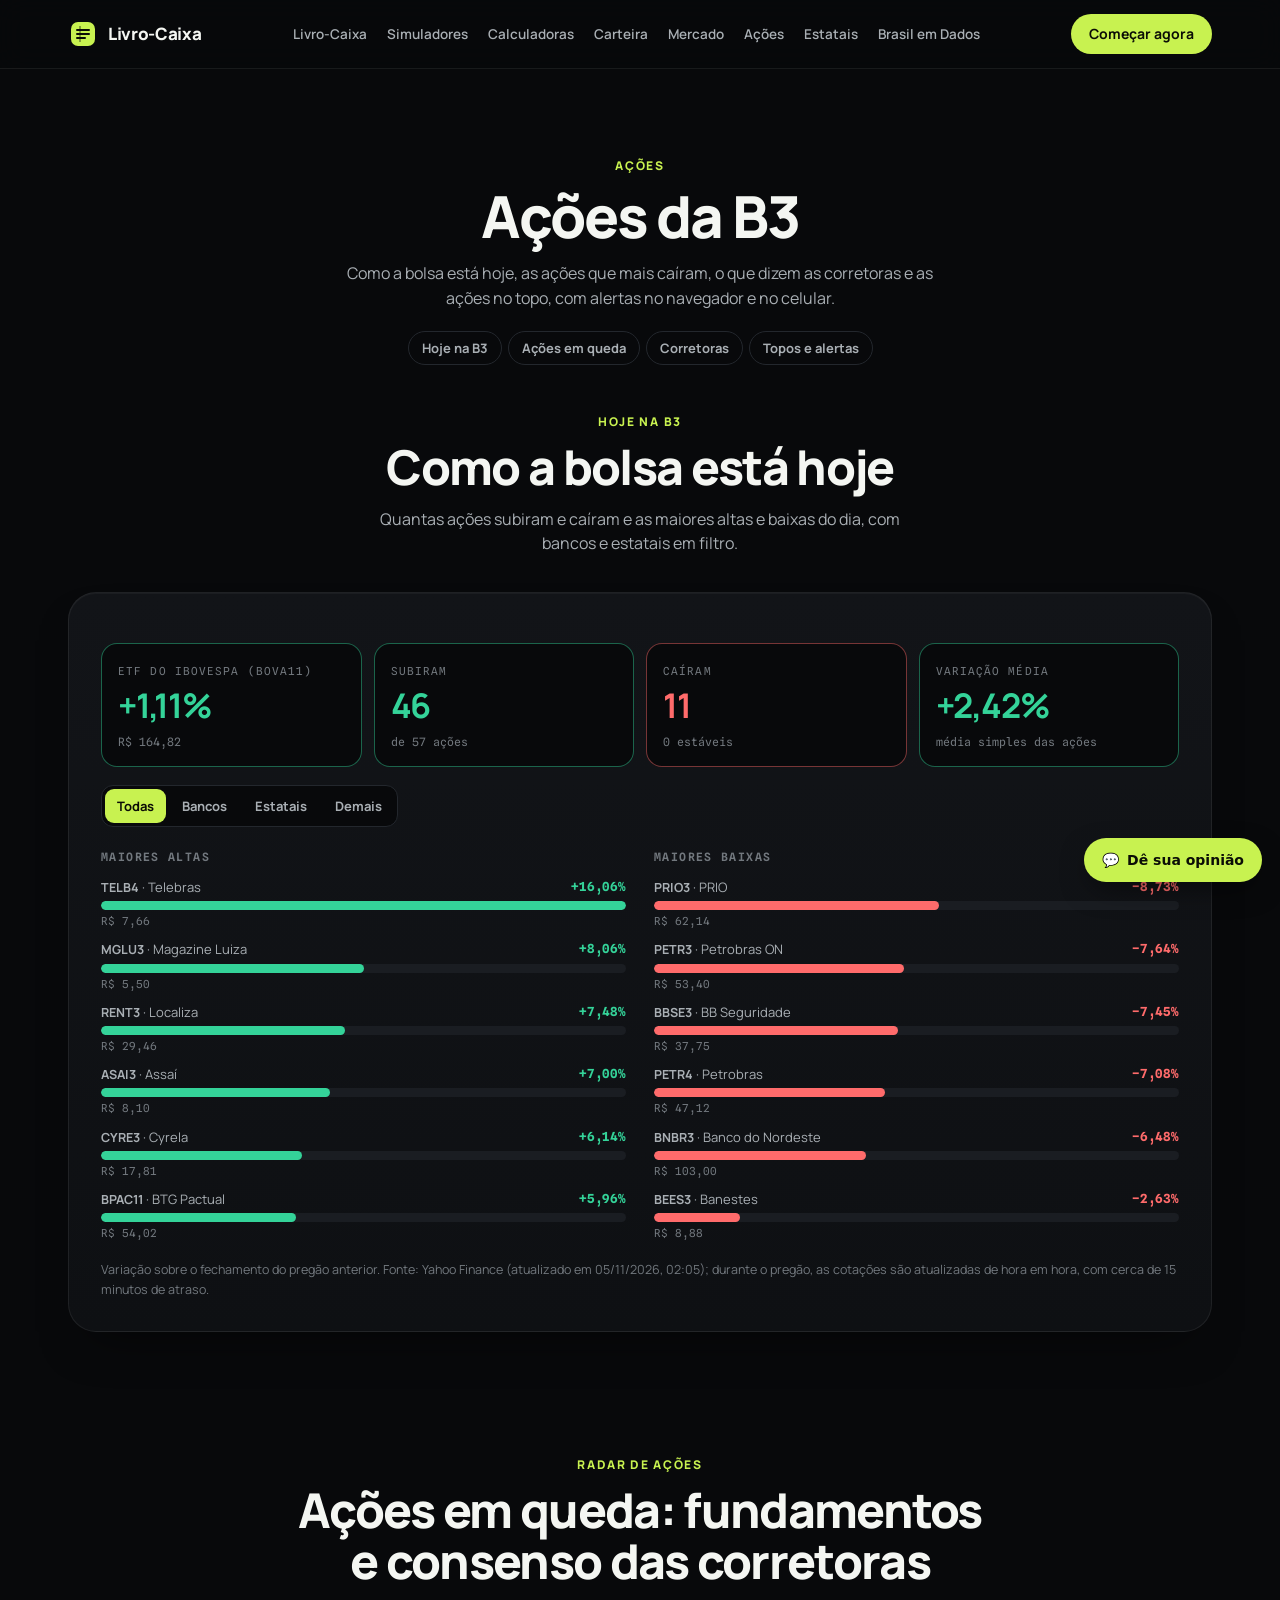
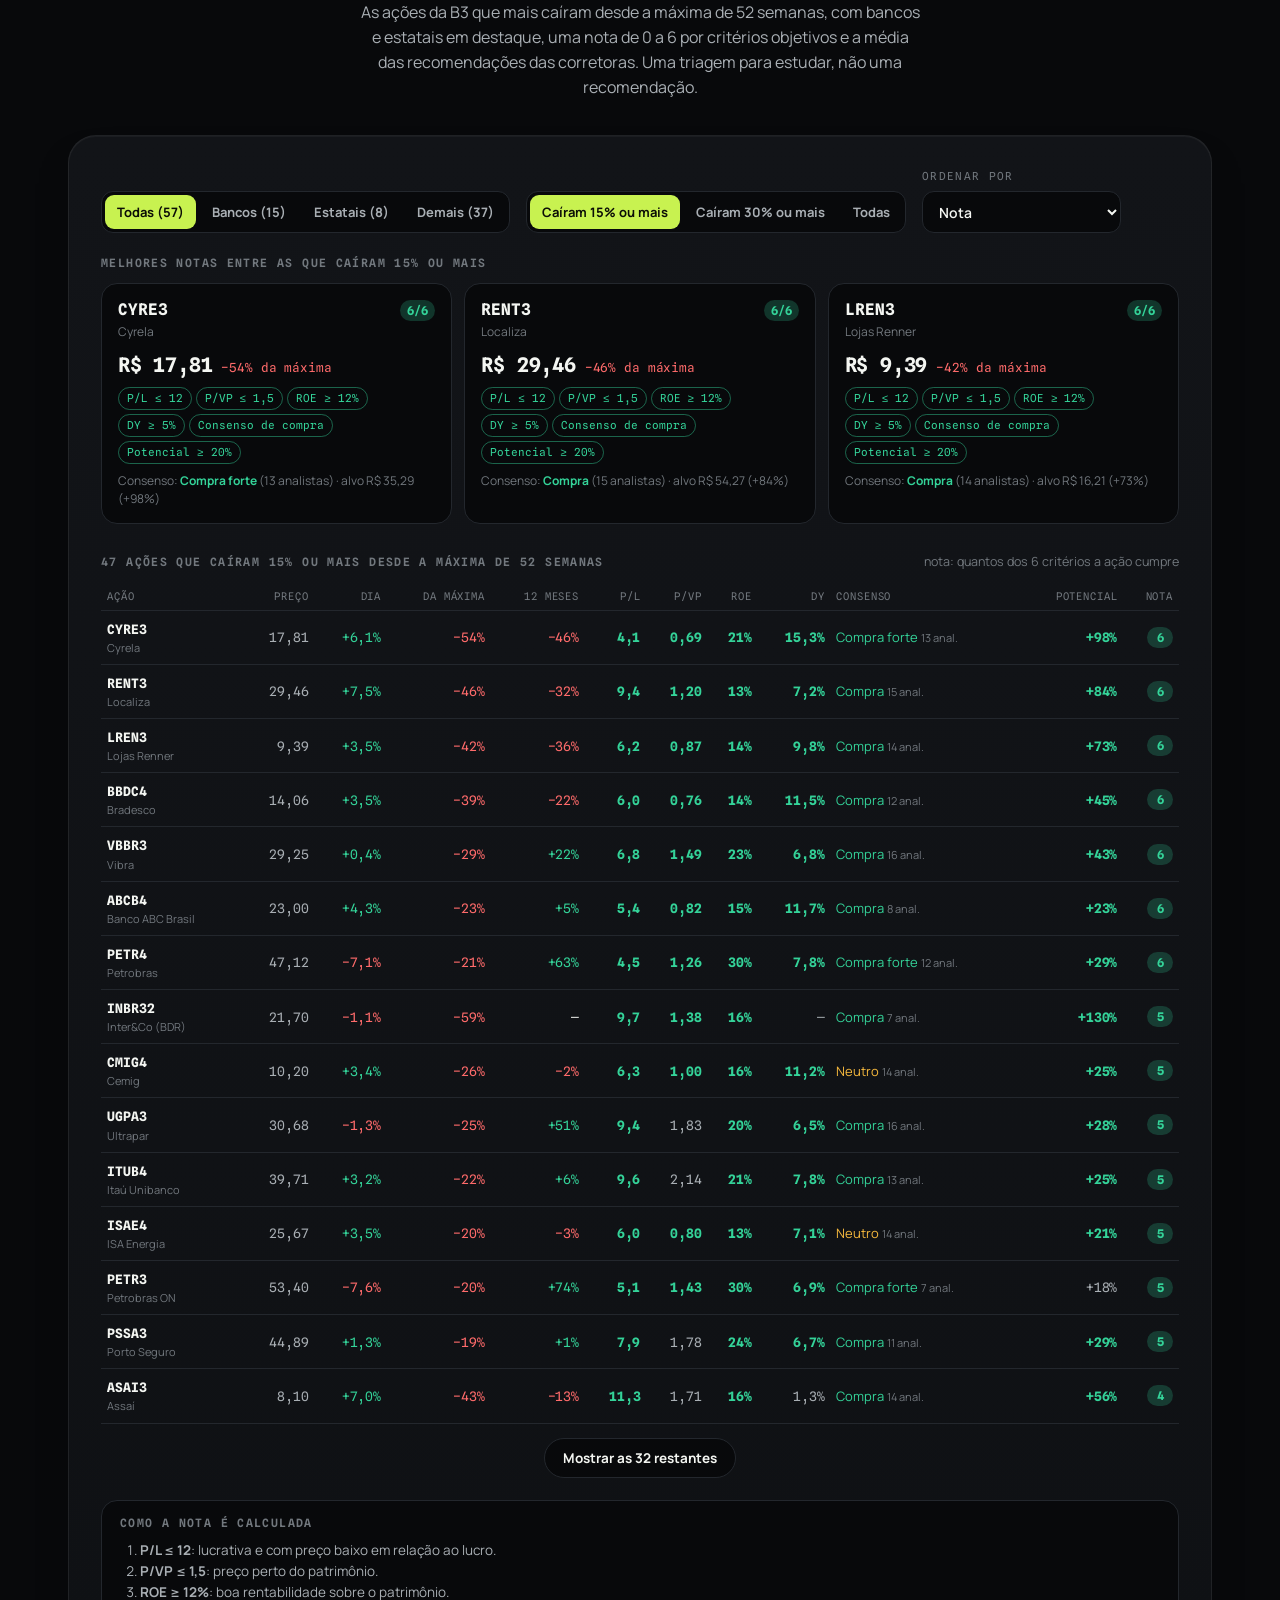
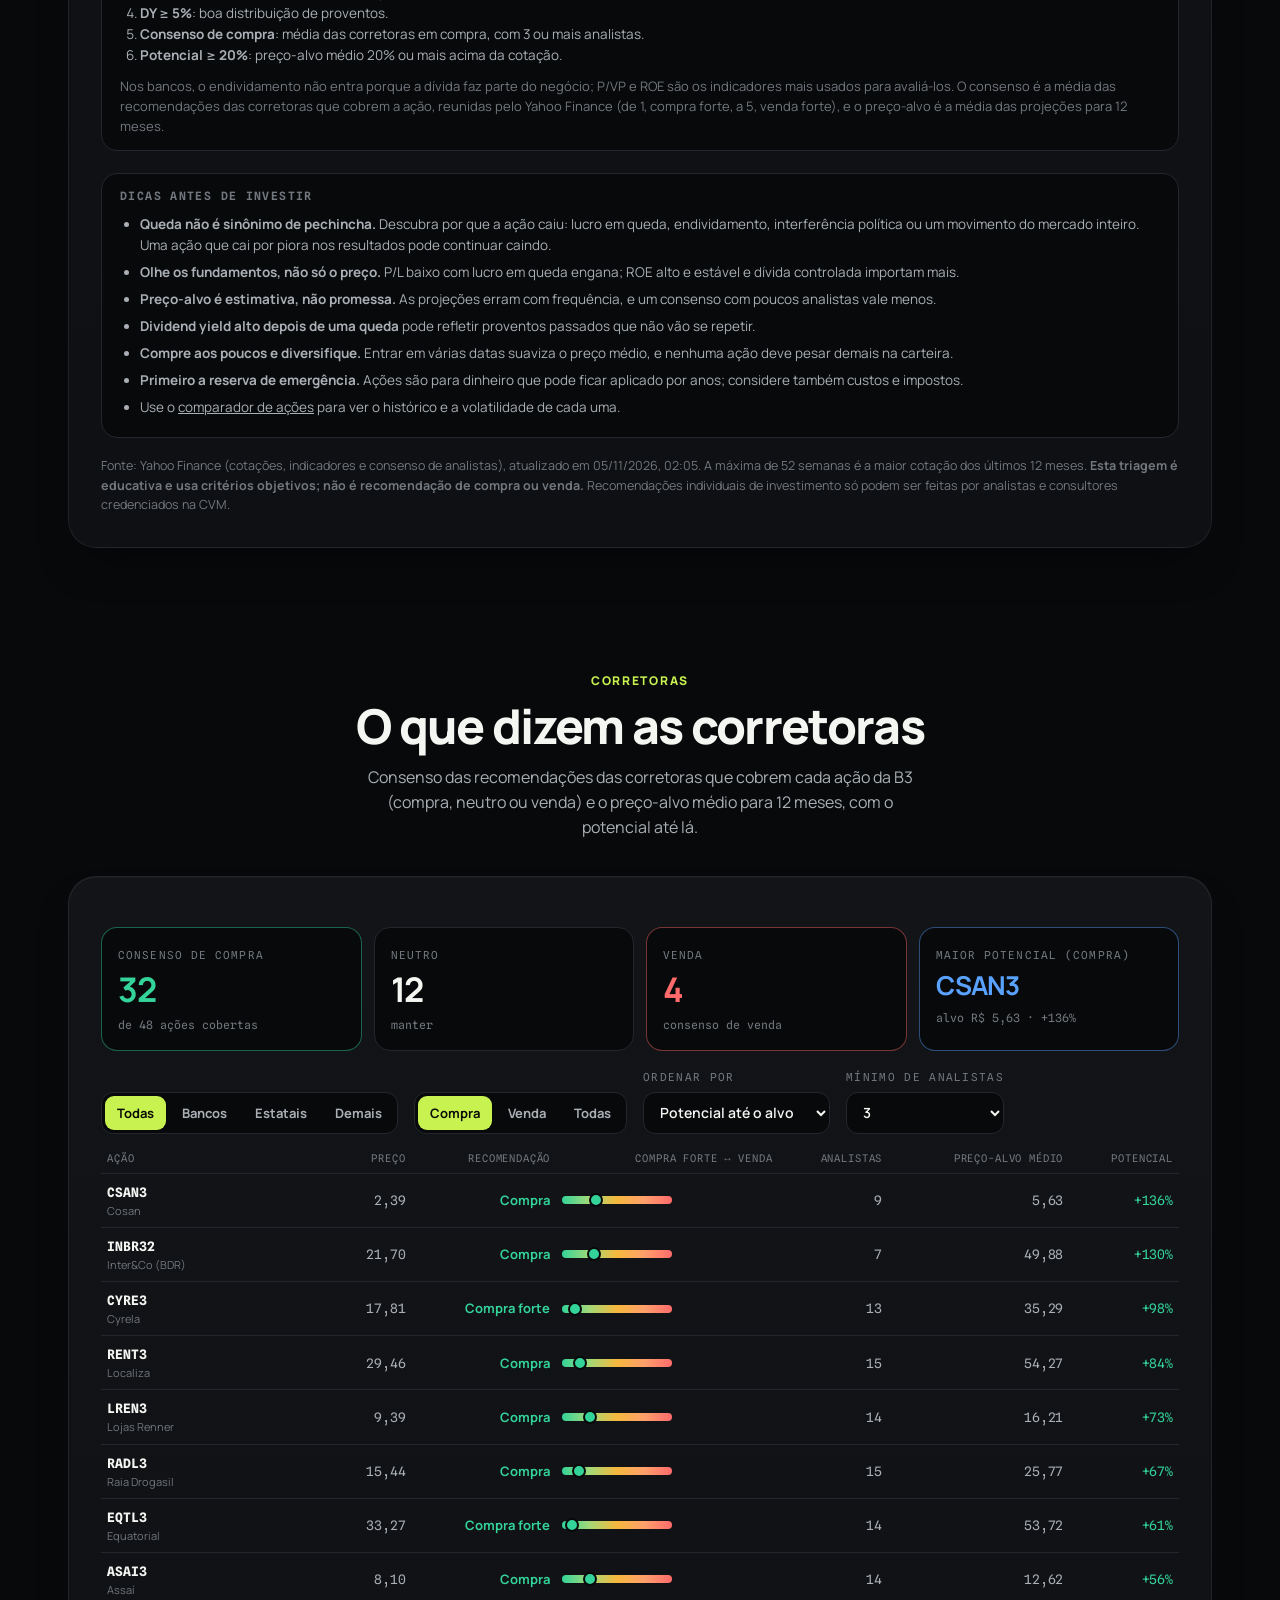
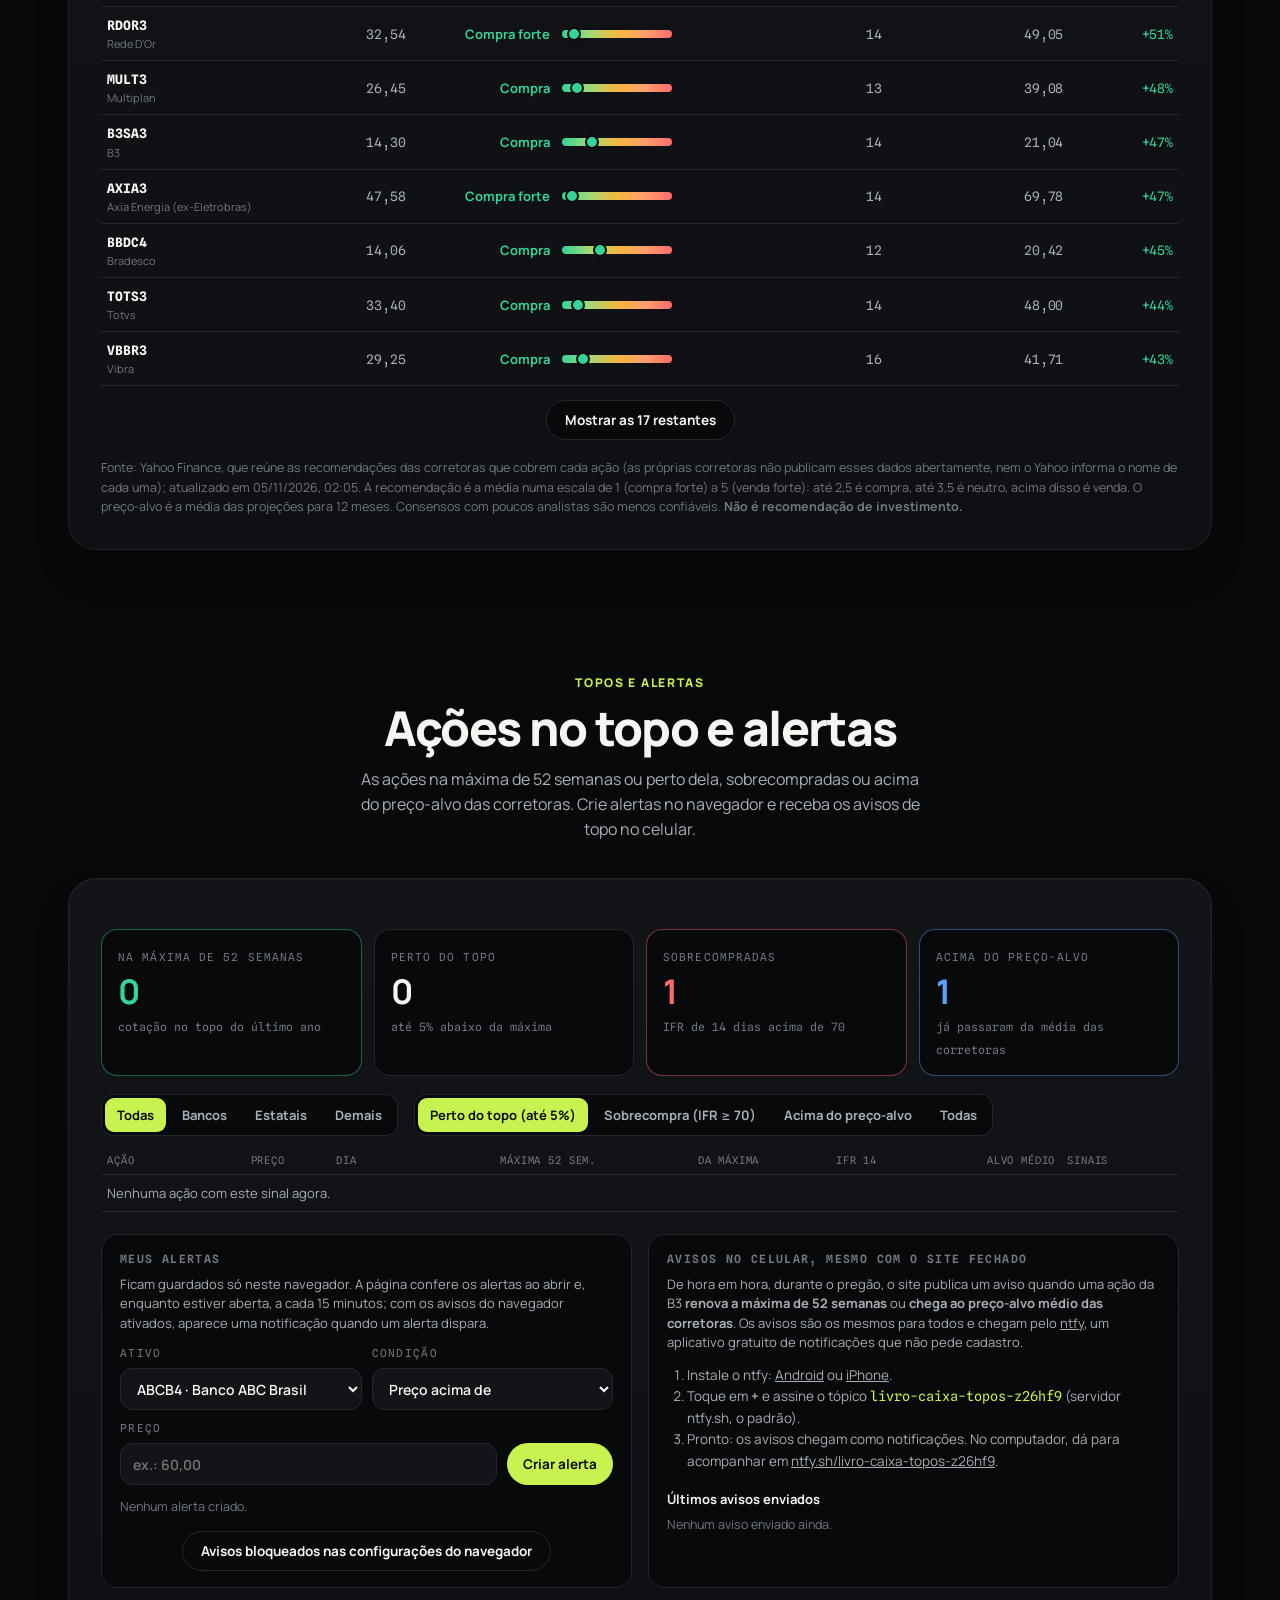
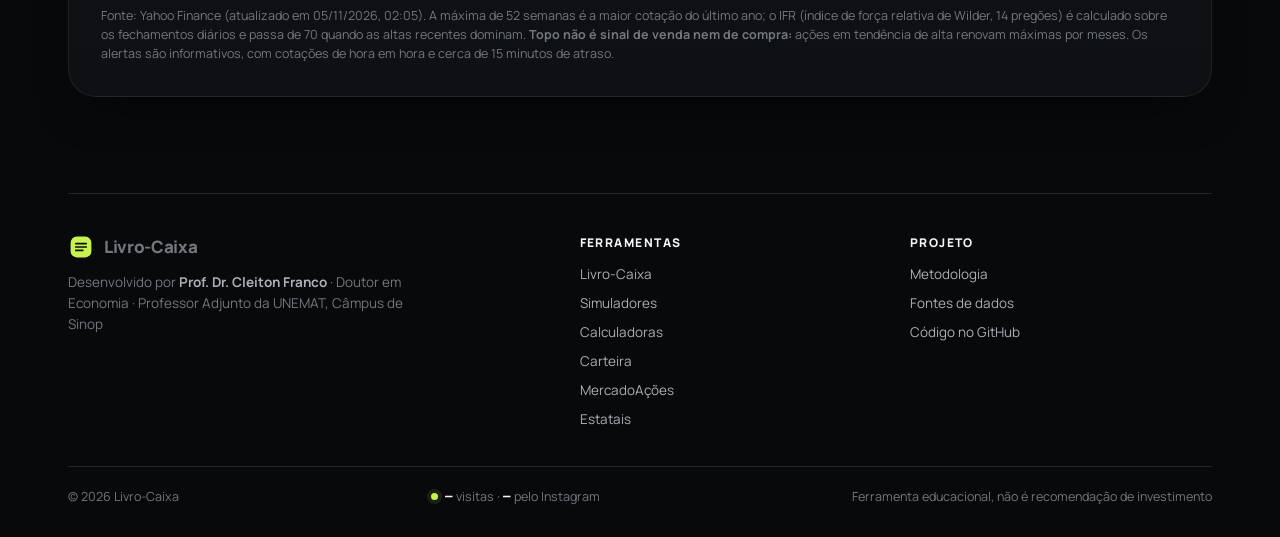
==== commit 5454376d: "Menu: Municípios passa a se chamar Brasil em Dados; cabeçalho compartilhado sem quebra de linha Co-A" ====
--- a/acoes.html
+++ b/acoes.html
@@ -483,13 +483,13 @@
       <a href="mercado.html">Mercado</a>
       <a href="acoes.html" aria-current="page">Ações</a>
       <a href="estatais.html">Estatais</a>
-      <a href="https://cleitonfranco74.github.io/financas_municipais/">Municípios</a>
+      <a href="https://cleitonfranco74.github.io/financas_municipais/">Brasil em Dados</a>
       <a class="op" href="metodologia.html">Metodologia</a>
       <a class="op" href="https://github.com/cleitonfranco74/dashboard_financeiro">Código</a>
     </nav>
     <a class="cta-mini" href="livro-caixa.html">Começar agora</a>
   </div>
-  <div class="mnav" aria-label="Menu"><a href="livro-caixa.html">Livro-Caixa</a><a href="simuladores.html">Simuladores</a><a href="calculadoras.html">Calculadoras</a><a href="carteira.html">Carteira</a><a href="mercado.html">Mercado</a><a href="acoes.html" aria-current="page">Ações</a><a href="estatais.html">Estatais</a><a href="https://cleitonfranco74.github.io/financas_municipais/">Municípios</a><a href="metodologia.html">Metodologia</a></div>
+  <div class="mnav" aria-label="Menu"><a href="livro-caixa.html">Livro-Caixa</a><a href="simuladores.html">Simuladores</a><a href="calculadoras.html">Calculadoras</a><a href="carteira.html">Carteira</a><a href="mercado.html">Mercado</a><a href="acoes.html" aria-current="page">Ações</a><a href="estatais.html">Estatais</a><a href="https://cleitonfranco74.github.io/financas_municipais/">Brasil em Dados</a><a href="metodologia.html">Metodologia</a></div>
 </header>
 
 <div class="wrap">
@@ -596,12 +596,12 @@
   });
 })();
 </script>
-<script src="assets/cotacoes.js" defer></script>
-<script src="assets/acoes-comum.js" defer></script>
-<script src="assets/hoje-b3.js" defer></script>
-<script src="assets/radar-acoes.js" defer></script>
-<script src="assets/corretoras.js" defer></script>
-<script src="assets/topos.js" defer></script>
-<script src="assets/feedback.js" data-site="Livro-Caixa" data-cor="#c8f250" defer></script>
+<script src="assets/cotacoes.js?v=0db21308" defer></script>
+<script src="assets/acoes-comum.js?v=c0cdffe9" defer></script>
+<script src="assets/hoje-b3.js?v=acca1996" defer></script>
+<script src="assets/radar-acoes.js?v=e2b56334" defer></script>
+<script src="assets/corretoras.js?v=c5de594e" defer></script>
+<script src="assets/topos.js?v=c3dddab4" defer></script>
+<script src="assets/feedback.js?v=150e3030" data-site="Livro-Caixa" data-cor="#c8f250" defer></script>
 </body>
 </html>
